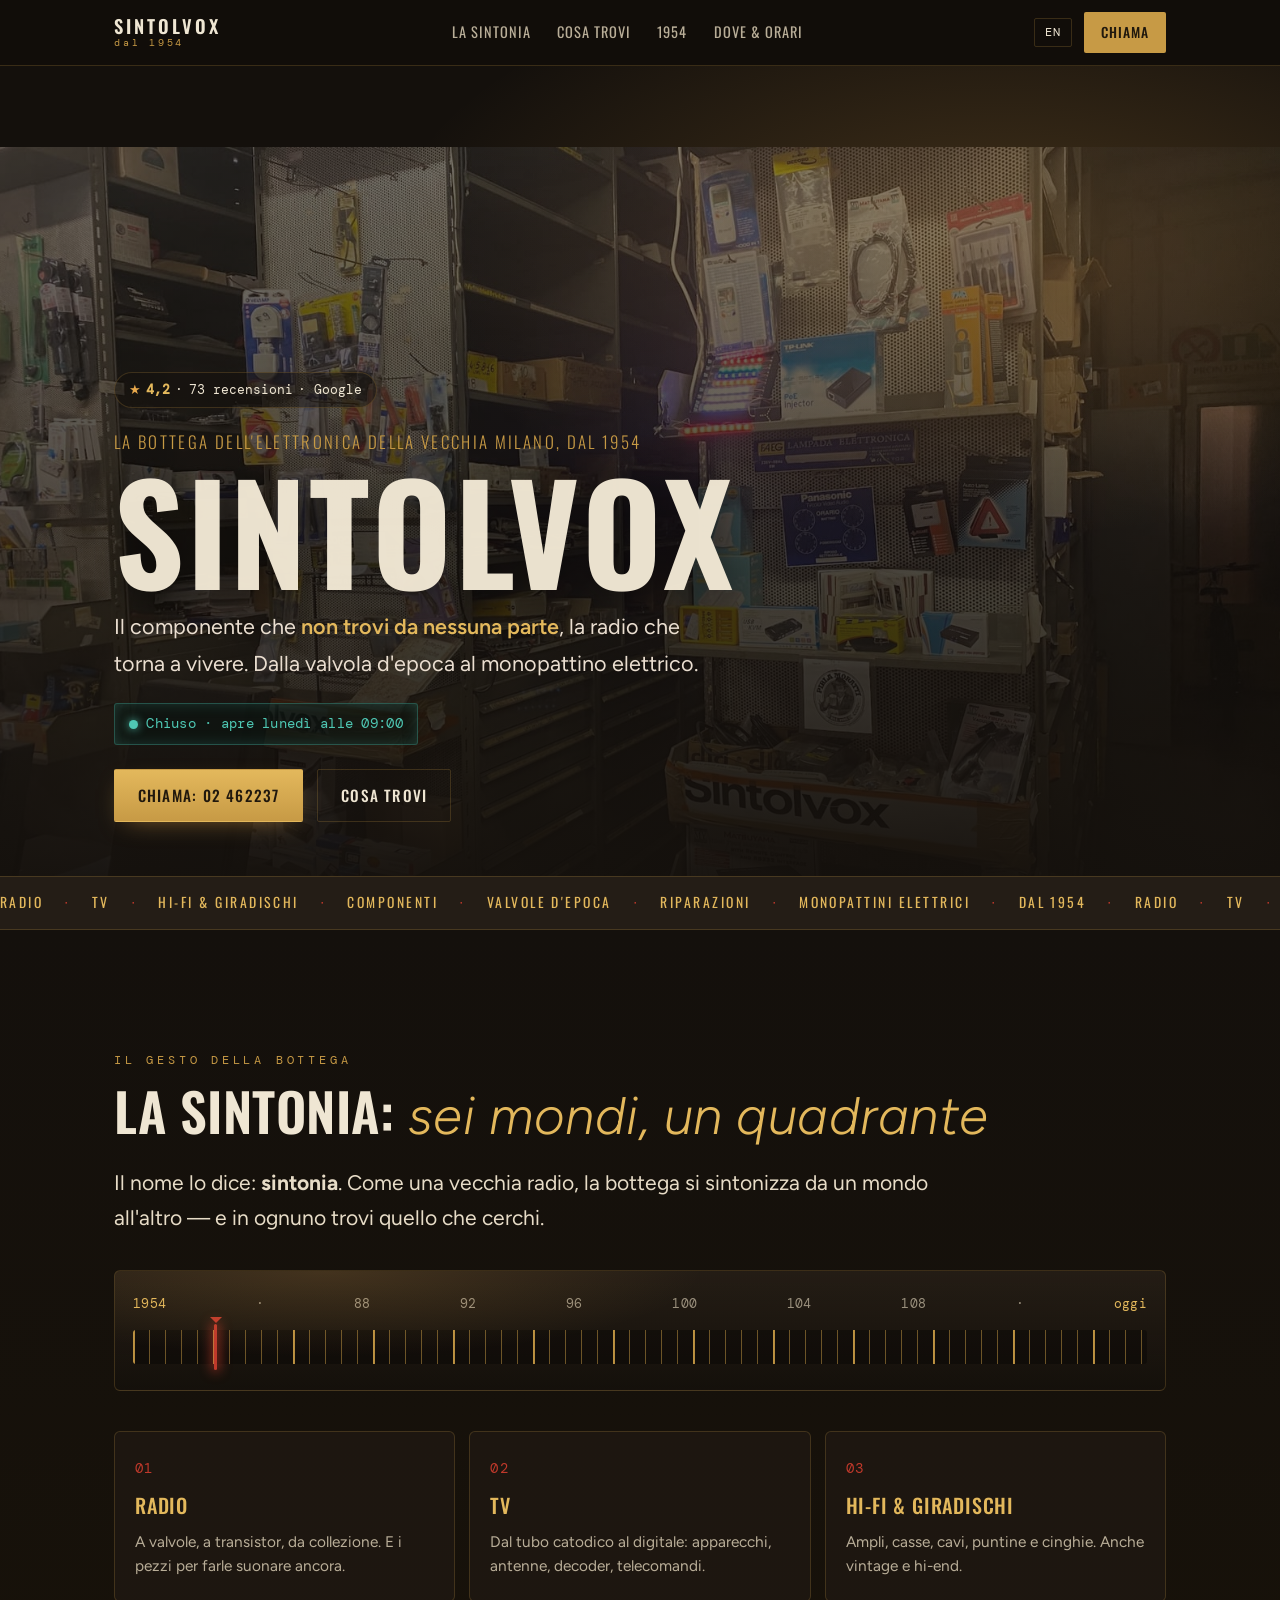
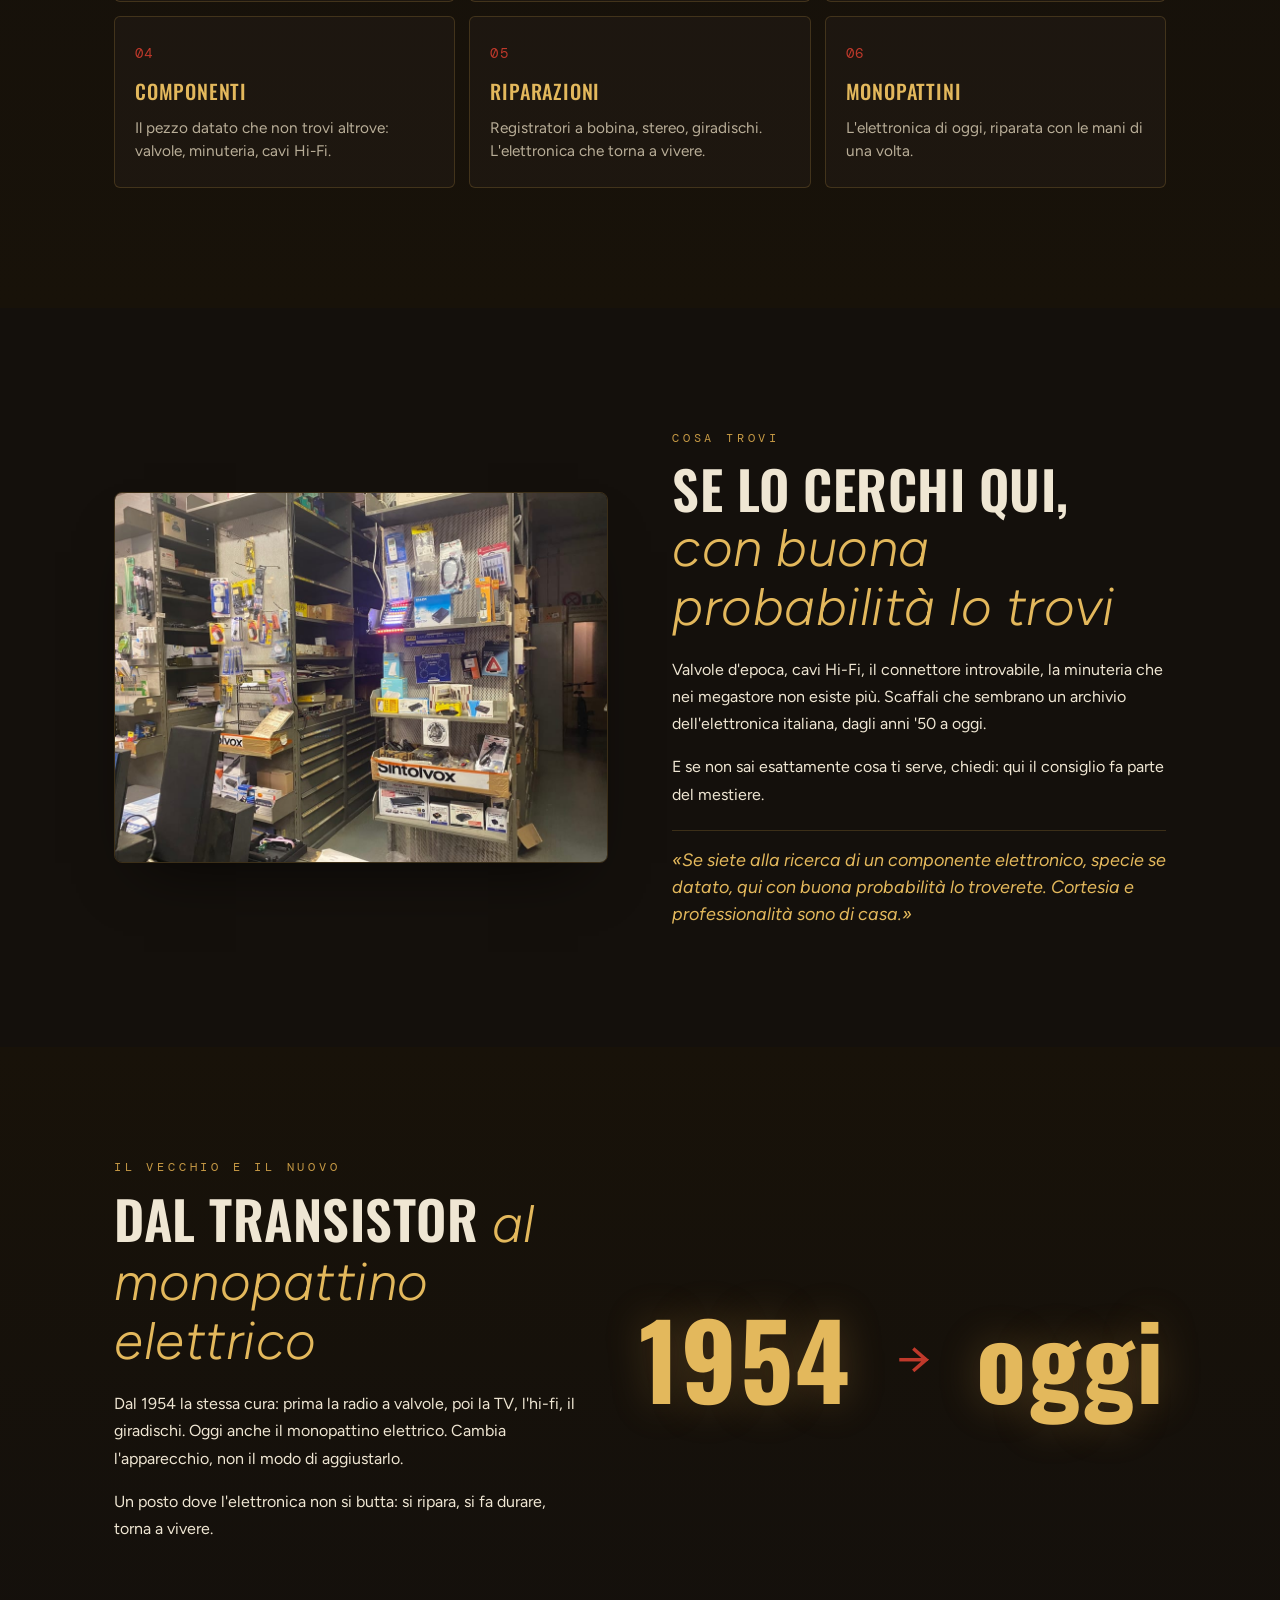
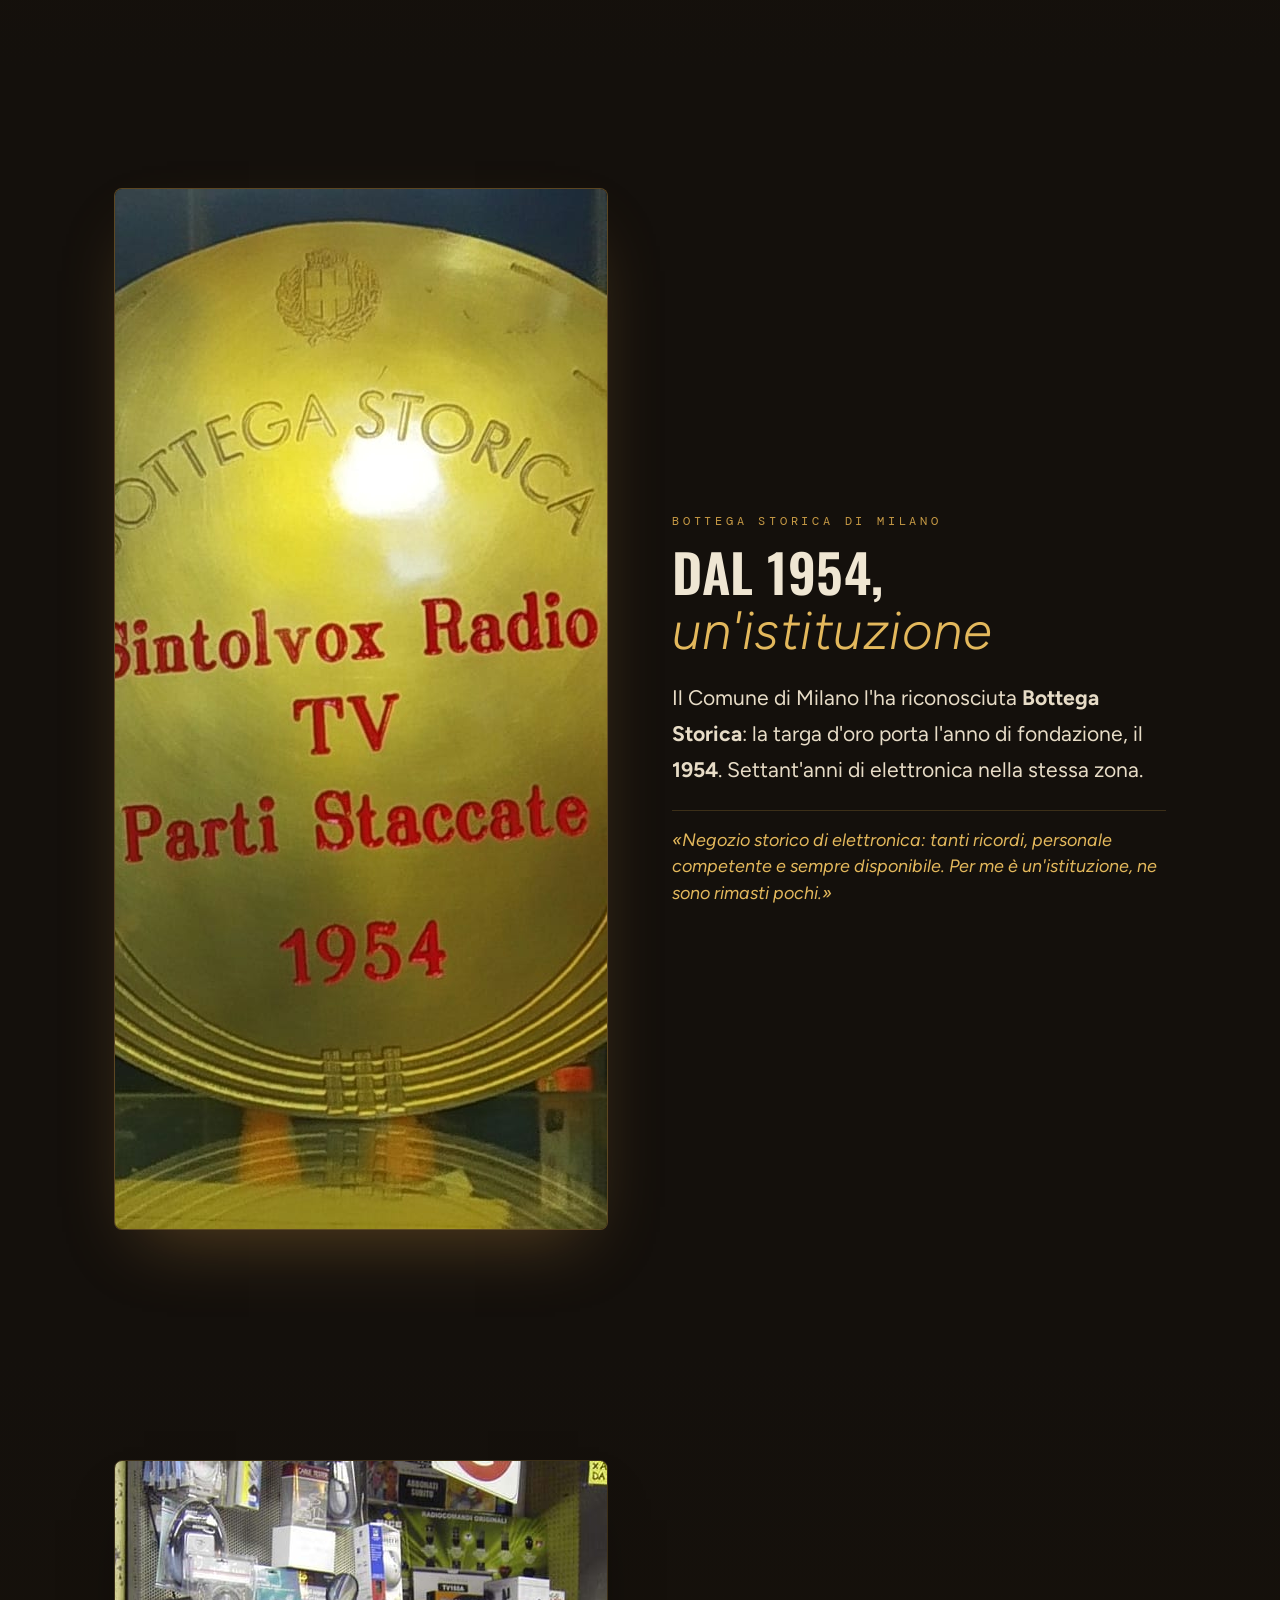
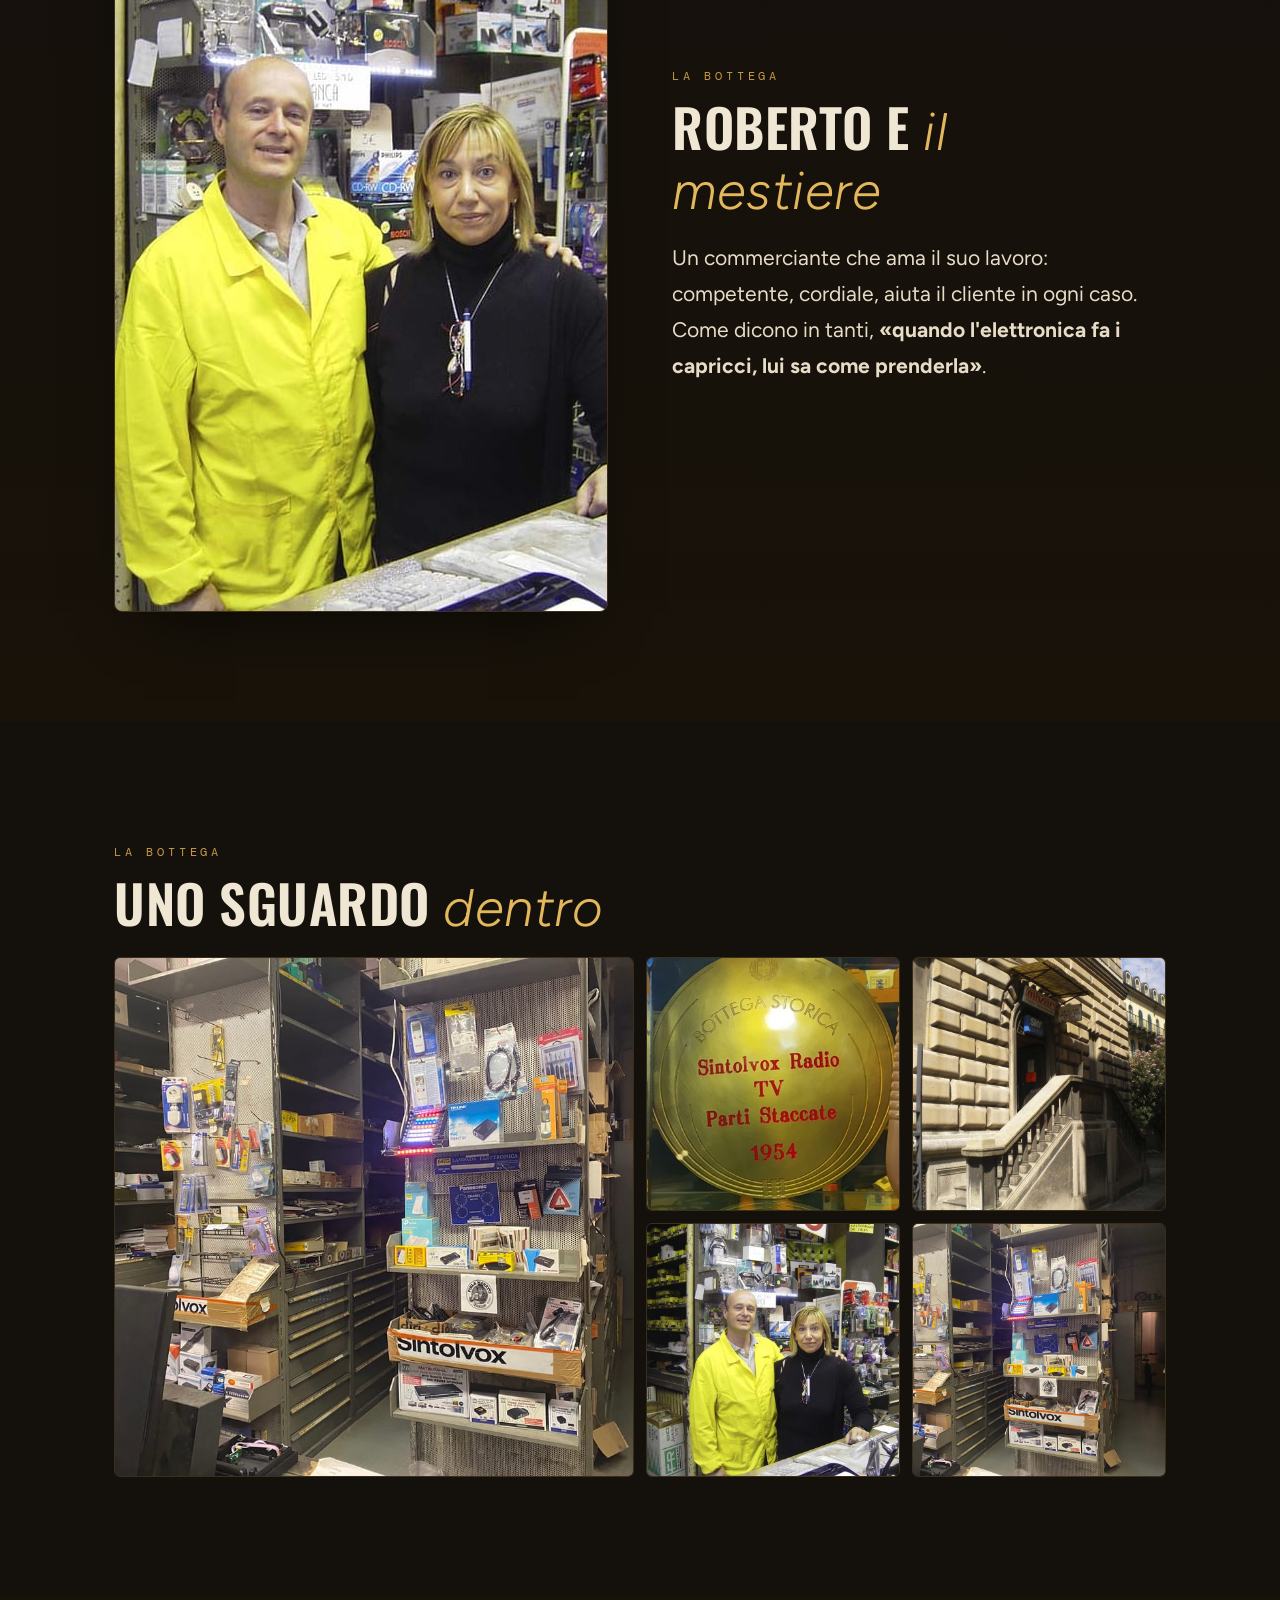
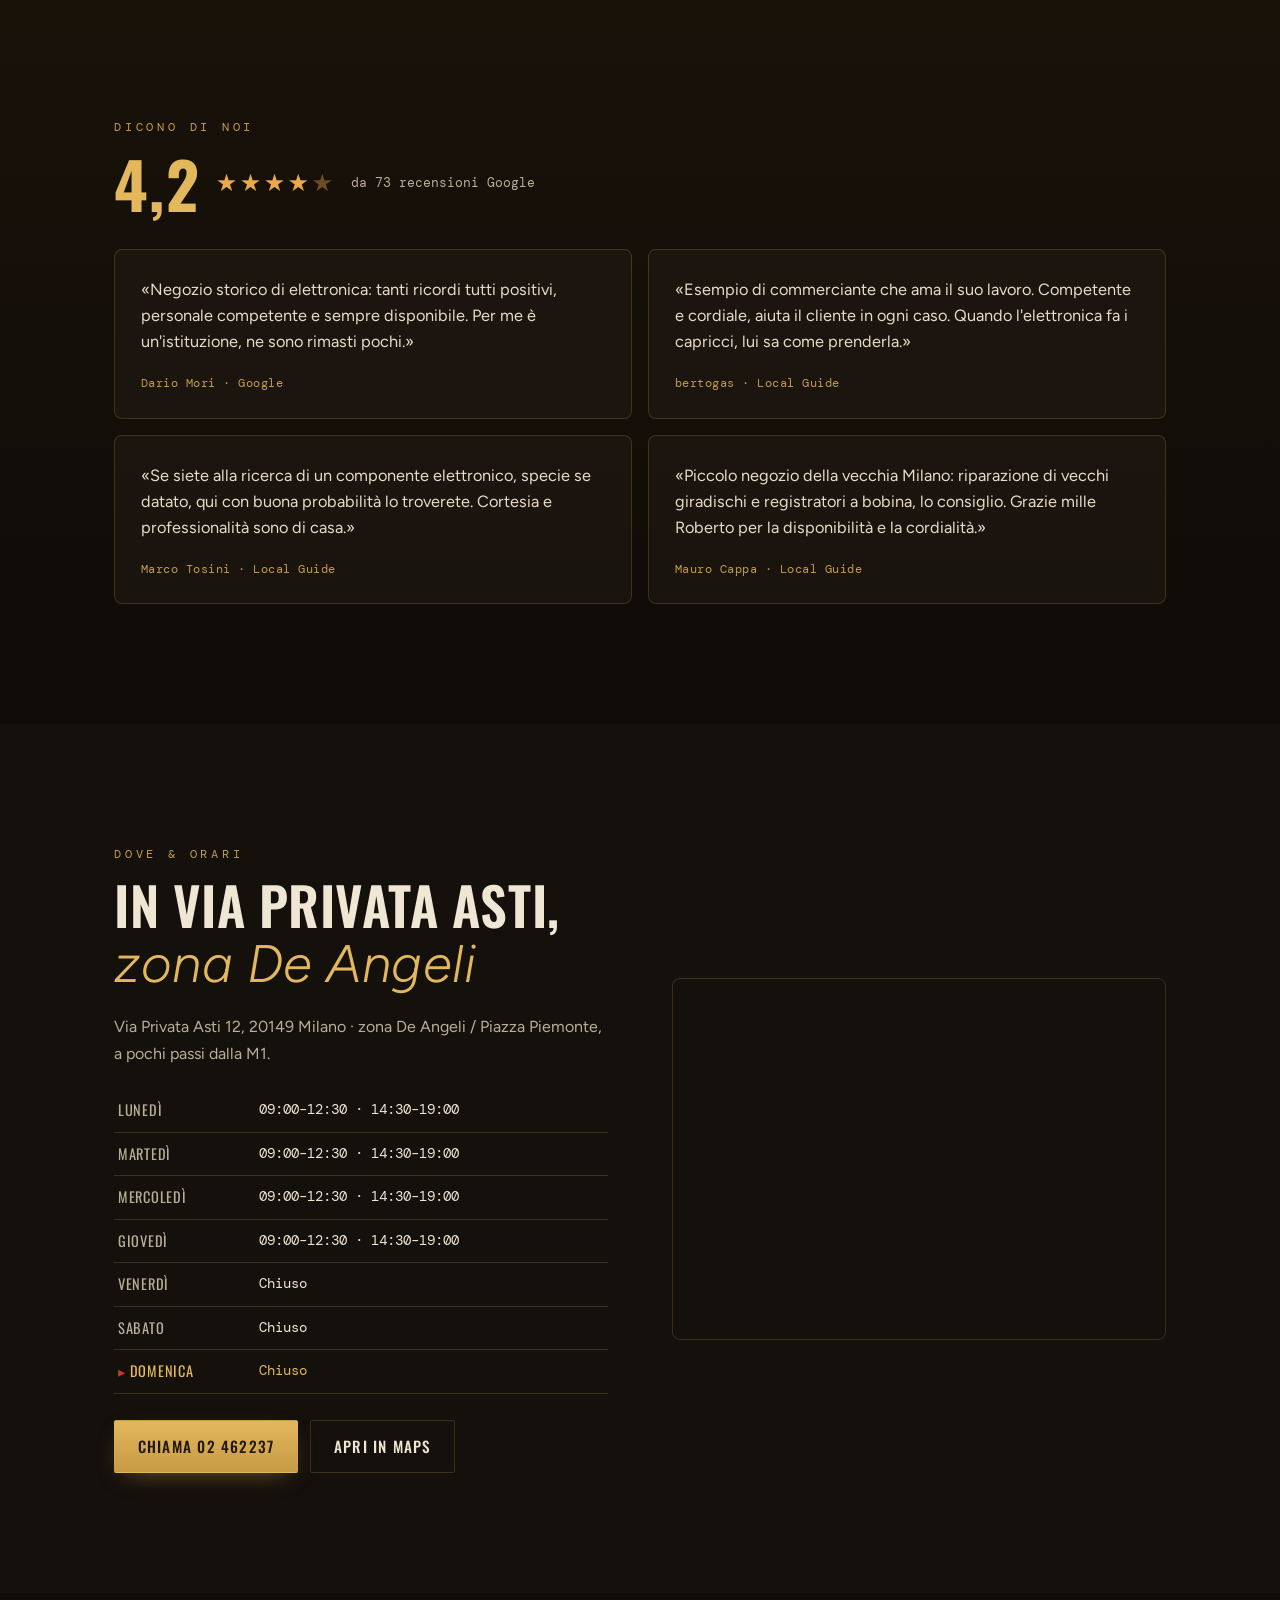
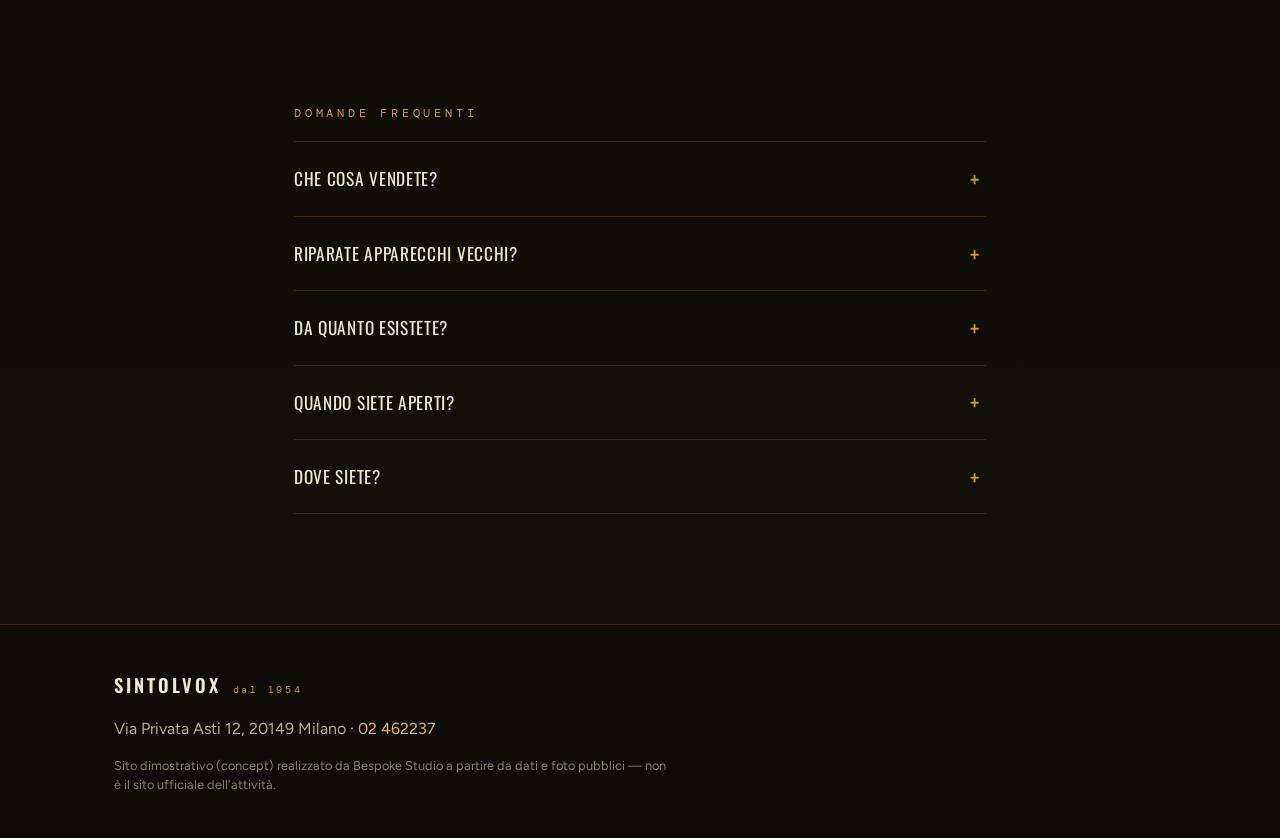
==== index.html @ b78daaa2 "Sintolvox — la bottega dell'elettronica di Milano, dal 1954 Sito dimostrativo (concept) Bespoke Stud" ====
<!DOCTYPE html>
<html lang="it">
<head>
<meta charset="UTF-8">
<meta name="viewport" content="width=device-width, initial-scale=1.0">
<title>Sintolvox — la bottega dell'elettronica di Milano, dal 1954</title>
<meta name="description" content="Sintolvox: la bottega storica dell'elettronica di zona De Angeli, dal 1954. Radio, TV, hi-fi, giradischi, componenti anche datati, riparazioni — e oggi monopattini elettrici. Via Privata Asti 12, Milano.">
<link rel="canonical" href="https://rotenzark.github.io/sintolvox/">
<meta property="og:type" content="website">
<meta property="og:title" content="Sintolvox — la bottega dell'elettronica di Milano, dal 1954">
<meta property="og:description" content="Il componente che non trovi da nessuna parte, la radio che torna a vivere. Bottega storica di Milano dal 1954, zona De Angeli.">
<meta property="og:image" content="https://rotenzark.github.io/sintolvox/img/og-image.jpg">
<meta property="og:url" content="https://rotenzark.github.io/sintolvox/">
<meta name="theme-color" content="#14100C">
<link rel="icon" type="image/svg+xml" href="img/favicon.svg">
<link rel="icon" type="image/png" sizes="32x32" href="img/favicon-32.png">
<link rel="apple-touch-icon" href="img/apple-touch-icon.png">
<link rel="preconnect" href="https://fonts.googleapis.com">
<link rel="preconnect" href="https://fonts.gstatic.com" crossorigin>
<link href="https://fonts.googleapis.com/css2?family=Oswald:wght@300;400;500;600;700&family=Figtree:ital,wght@0,400;0,500;0,600;1,400&family=DM+Mono:wght@400;500&display=swap" rel="stylesheet">
<link rel="stylesheet" href="css/styles.css?v=1">
<script type="application/ld+json">
{
  "@context": "https://schema.org",
  "@type": "ElectronicsStore",
  "name": "Sintolvox s.r.l.",
  "description": "Bottega storica dell'elettronica dal 1954: radio, TV, hi-fi, giradischi, componenti anche datati, riparazioni e monopattini elettrici.",
  "image": "https://rotenzark.github.io/sintolvox/img/og-image.jpg",
  "url": "https://rotenzark.github.io/sintolvox/",
  "telephone": "+3902462237",
  "foundingDate": "1954",
  "address": {
    "@type": "PostalAddress",
    "streetAddress": "Via Privata Asti 12",
    "addressLocality": "Milano",
    "postalCode": "20149",
    "addressCountry": "IT"
  },
  "geo": { "@type": "GeoCoordinates", "latitude": 45.4665127, "longitude": 9.1532896 },
  "aggregateRating": { "@type": "AggregateRating", "ratingValue": "4.2", "reviewCount": "73" },
  "openingHoursSpecification": [
    { "@type": "OpeningHoursSpecification", "dayOfWeek": ["Monday","Tuesday","Wednesday","Thursday"], "opens": "09:00", "closes": "12:30" },
    { "@type": "OpeningHoursSpecification", "dayOfWeek": ["Monday","Tuesday","Wednesday","Thursday"], "opens": "14:30", "closes": "19:00" }
  ]
}
</script>
<script type="application/ld+json">
{
  "@context": "https://schema.org",
  "@type": "FAQPage",
  "mainEntity": [
    { "@type": "Question", "name": "Che cosa vendete?", "acceptedAnswer": { "@type": "Answer", "text": "Elettronica di consumo e componenti anche datati: radio, TV, hi-fi, giradischi, valvole, cavi, antenne, radiocomandi. Se cerchi un pezzo particolare, specie se datato, qui con buona probabilità lo trovi." } },
    { "@type": "Question", "name": "Riparate apparecchi vecchi?", "acceptedAnswer": { "@type": "Answer", "text": "Sì: radio, stereo vintage e hi-end, giradischi, registratori a bobina. E oggi anche monopattini elettrici. L'elettronica che torna a vivere." } },
    { "@type": "Question", "name": "Da quanto esistete?", "acceptedAnswer": { "@type": "Answer", "text": "Dal 1954. Sintolvox è una Bottega Storica di Milano: un'istituzione dell'elettronica in zona De Angeli, ne sono rimaste poche." } },
    { "@type": "Question", "name": "Quando siete aperti?", "acceptedAnswer": { "@type": "Answer", "text": "Da lunedì a giovedì, 9:00–12:30 e 14:30–19:00. Venerdì, sabato e domenica chiuso." } },
    { "@type": "Question", "name": "Dove siete?", "acceptedAnswer": { "@type": "Answer", "text": "In Via Privata Asti 12 a Milano, zona De Angeli / Piazza Piemonte. Telefono 02 462237." } }
  ]
}
</script>
</head>
<body>

<div class="intro" id="intro" aria-hidden="true">
  <div class="intro__inner">
    <span class="intro__dialwrap"><span class="intro__needle"></span></span>
    <span class="intro__name">SINTOLVOX</span>
    <span class="intro__sub mono">dal 1954 · Milano</span>
  </div>
</div>

<a class="skip" href="#trovi">Salta al contenuto</a>

<header class="site-head" id="top">
  <div class="wrap head-inner">
    <a class="brand" href="#top" aria-label="Sintolvox, torna su">
      <span class="brand__name">SINTOLVOX</span>
      <span class="brand__tag mono">dal 1954</span>
    </a>
    <nav class="nav" id="mainNav" aria-label="Principale">
      <a href="#sintonia" data-i18n="nav.sintonia">La sintonia</a>
      <a href="#trovi" data-i18n="nav.trovi">Cosa trovi</a>
      <a href="#targa" data-i18n="nav.1954">1954</a>
      <a href="#dove" data-i18n="nav.dove">Dove &amp; orari</a>
    </nav>
    <div class="head-cta">
      <button class="lang" id="langToggle" type="button" aria-label="Switch language to English">EN</button>
      <a class="btn btn--call" href="tel:+3902462237" data-i18n="nav.chiama">Chiama</a>
      <button class="burger" id="burger" type="button" aria-label="Menu" aria-expanded="false" aria-controls="mainNav"><span></span><span></span><span></span></button>
    </div>
  </div>
</header>

<!-- HERO -->
<section class="hero" aria-label="Sintolvox">
  <div class="hero__photo" id="heroPhoto"><img src="img/hero.jpg" alt="L'interno della bottega Sintolvox: scaffali pieni di componenti elettronici" width="1600" height="1000"></div>
  <div class="hero__scrim"></div>
  <div class="wrap hero__inner">
    <p class="hero__badge reveal-hero"><span class="stars" aria-hidden="true">★</span> <strong>4,2</strong> · <span data-i18n="hero.rec">73 recensioni</span> · Google</p>
    <p class="hero__kicker reveal-hero" data-i18n="hero.kicker">La bottega dell'elettronica della vecchia Milano, dal 1954</p>
    <h1 class="hero__title reveal-hero">Sintolvox</h1>
    <p class="hero__sub reveal-hero" data-i18n="hero.sub">Il componente che <strong>non trovi da nessuna parte</strong>, la radio che torna a vivere. Dalla valvola d'epoca al monopattino elettrico.</p>
    <div class="tuner reveal-hero" aria-live="polite">
      <span class="tuner__dot" aria-hidden="true"></span>
      <span class="tuner__txt mono" id="orarioStato">—</span>
    </div>
    <div class="hero__cta reveal-hero">
      <a class="btn btn--gold" href="tel:+3902462237" data-i18n="hero.cta1">Chiama: 02 462237</a>
      <a class="btn btn--ghost" href="#trovi" data-i18n="hero.cta2">Cosa trovi</a>
    </div>
  </div>
</section>

<!-- TICKER / scala di frequenza -->
<div class="ticker" aria-hidden="true">
  <div class="ticker__row">
    <span data-i18n="tk.1">radio</span><i>·</i><span data-i18n="tk.2">tv</span><i>·</i><span data-i18n="tk.3">hi-fi &amp; giradischi</span><i>·</i><span data-i18n="tk.4">componenti</span><i>·</i><span data-i18n="tk.5">valvole d'epoca</span><i>·</i><span data-i18n="tk.6">riparazioni</span><i>·</i><span data-i18n="tk.7">monopattini elettrici</span><i>·</i><span data-i18n="tk.8">dal 1954</span><i>·</i>
    <span data-i18n="tk.1b">radio</span><i>·</i><span data-i18n="tk.2b">tv</span><i>·</i><span data-i18n="tk.3b">hi-fi &amp; giradischi</span><i>·</i><span data-i18n="tk.4b">componenti</span><i>·</i><span data-i18n="tk.5b">valvole d'epoca</span><i>·</i><span data-i18n="tk.6b">riparazioni</span><i>·</i><span data-i18n="tk.7b">monopattini elettrici</span><i>·</i><span data-i18n="tk.8b">dal 1954</span><i>·</i>
  </div>
</div>

<!-- LA SINTONIA (gesto-firma) -->
<section class="sintonia" id="sintonia">
  <div class="wrap">
    <p class="kicker reveal" data-i18n="sin.kicker">Il gesto della bottega</p>
    <h2 class="h2 reveal"><span data-i18n="sin.t1">La sintonia:</span> <em data-i18n="sin.t2">sei mondi, un quadrante</em></h2>
    <p class="lead reveal" data-i18n="sin.lead">Il nome lo dice: <strong>sintonia</strong>. Come una vecchia radio, la bottega si sintonizza da un mondo all'altro — e in ognuno trovi quello che cerchi.</p>

    <div class="dial reveal" id="dial">
      <div class="dial__scale" aria-hidden="true">
        <span class="dial__num mono">1954</span><span class="dial__num mono">·</span><span class="dial__num mono">88</span><span class="dial__num mono">92</span><span class="dial__num mono">96</span><span class="dial__num mono">100</span><span class="dial__num mono">104</span><span class="dial__num mono">108</span><span class="dial__num mono">·</span><span class="dial__num mono">oggi</span>
      </div>
      <div class="dial__track" aria-hidden="true"><span class="dial__needle" id="dialNeedle"></span></div>
    </div>

    <div class="stations">
      <article class="station reveal"><span class="station__no mono">01</span><h3 data-i18n="sta.1t">Radio</h3><p data-i18n="sta.1d">A valvole, a transistor, da collezione. E i pezzi per farle suonare ancora.</p></article>
      <article class="station reveal"><span class="station__no mono">02</span><h3 data-i18n="sta.2t">TV</h3><p data-i18n="sta.2d">Dal tubo catodico al digitale: apparecchi, antenne, decoder, telecomandi.</p></article>
      <article class="station reveal"><span class="station__no mono">03</span><h3 data-i18n="sta.3t">Hi-Fi &amp; giradischi</h3><p data-i18n="sta.3d">Ampli, casse, cavi, puntine e cinghie. Anche vintage e hi-end.</p></article>
      <article class="station reveal"><span class="station__no mono">04</span><h3 data-i18n="sta.4t">Componenti</h3><p data-i18n="sta.4d">Il pezzo datato che non trovi altrove: valvole, minuteria, cavi Hi-Fi.</p></article>
      <article class="station reveal"><span class="station__no mono">05</span><h3 data-i18n="sta.5t">Riparazioni</h3><p data-i18n="sta.5d">Registratori a bobina, stereo, giradischi. L'elettronica che torna a vivere.</p></article>
      <article class="station reveal"><span class="station__no mono">06</span><h3 data-i18n="sta.6t">Monopattini</h3><p data-i18n="sta.6d">L'elettronica di oggi, riparata con le mani di una volta.</p></article>
    </div>
  </div>
</section>

<!-- IL COMPONENTE INTROVABILE -->
<section class="trovi" id="trovi">
  <div class="wrap trovi__grid">
    <figure class="trovi__foto reveal" data-full="img/interno.jpg">
      <img src="img/interno.jpg" alt="Scaffali della bottega Sintolvox pieni di componenti elettronici" width="1000" height="750">
    </figure>
    <div class="trovi__text">
      <p class="kicker reveal" data-i18n="trovi.kicker">Cosa trovi</p>
      <h2 class="h2 reveal"><span data-i18n="trovi.t1">Se lo cerchi qui,</span> <em data-i18n="trovi.t2">con buona probabilità lo trovi</em></h2>
      <p class="reveal" data-i18n="trovi.p1">Valvole d'epoca, cavi Hi-Fi, il connettore introvabile, la minuteria che nei megastore non esiste più. Scaffali che sembrano un archivio dell'elettronica italiana, dagli anni '50 a oggi.</p>
      <p class="reveal" data-i18n="trovi.p2">E se non sai esattamente cosa ti serve, chiedi: qui il consiglio fa parte del mestiere.</p>
      <blockquote class="pull reveal" data-i18n="trovi.q">«Se siete alla ricerca di un componente elettronico, specie se datato, qui con buona probabilità lo troverete. Cortesia e professionalità sono di casa.»</blockquote>
    </div>
  </div>
</section>

<!-- DAL TRANSISTOR AL MONOPATTINO -->
<section class="vecchio" id="vecchio">
  <div class="wrap vecchio__grid">
    <div class="vecchio__text">
      <p class="kicker reveal" data-i18n="vec.kicker">Il vecchio e il nuovo</p>
      <h2 class="h2 reveal"><span data-i18n="vec.t1">Dal transistor</span> <em data-i18n="vec.t2">al monopattino elettrico</em></h2>
      <p class="reveal" data-i18n="vec.p1">Dal 1954 la stessa cura: prima la radio a valvole, poi la TV, l'hi-fi, il giradischi. Oggi anche il monopattino elettrico. Cambia l'apparecchio, non il modo di aggiustarlo.</p>
      <p class="reveal" data-i18n="vec.p2">Un posto dove l'elettronica non si butta: si ripara, si fa durare, torna a vivere.</p>
    </div>
    <div class="vecchio__years reveal" aria-hidden="true">
      <span class="year mono">1954</span>
      <span class="year__arrow">→</span>
      <span class="year mono">oggi</span>
    </div>
  </div>
</section>

<!-- LA TARGA 1954 -->
<section class="targa" id="targa">
  <div class="wrap targa__grid">
    <figure class="targa__foto reveal" data-full="img/targa.jpg">
      <img src="img/targa.jpg" alt="La targa d'oro Bottega Storica: Sintolvox Radio TV Parti Staccate 1954" width="900" height="1040">
    </figure>
    <div class="targa__text">
      <p class="kicker reveal" data-i18n="targa.kicker">Bottega Storica di Milano</p>
      <h2 class="h2 reveal"><span data-i18n="targa.t1">Dal 1954,</span> <em data-i18n="targa.t2">un'istituzione</em></h2>
      <p class="lead reveal" data-i18n="targa.lead">Il Comune di Milano l'ha riconosciuta <strong>Bottega Storica</strong>: la targa d'oro porta l'anno di fondazione, il <strong>1954</strong>. Settant'anni di elettronica nella stessa zona.</p>
      <blockquote class="pull reveal" data-i18n="targa.q">«Negozio storico di elettronica: tanti ricordi, personale competente e sempre disponibile. Per me è un'istituzione, ne sono rimasti pochi.»</blockquote>
    </div>
  </div>
</section>

<!-- ROBERTO -->
<section class="roberto" id="roberto">
  <div class="wrap roberto__grid">
    <figure class="roberto__foto reveal" data-full="img/roberto.jpg">
      <img src="img/roberto.jpg" alt="Roberto, il titolare di Sintolvox, dietro il banco della bottega" width="1000" height="750">
    </figure>
    <div class="roberto__text">
      <p class="kicker reveal" data-i18n="rob.kicker">La bottega</p>
      <h2 class="h2 reveal"><span data-i18n="rob.t1">Roberto e</span> <em data-i18n="rob.t2">il mestiere</em></h2>
      <p class="lead reveal" data-i18n="rob.lead">Un commerciante che ama il suo lavoro: competente, cordiale, aiuta il cliente in ogni caso. Come dicono in tanti, <strong>«quando l'elettronica fa i capricci, lui sa come prenderla»</strong>.</p>
    </div>
  </div>
</section>

<!-- GALLERY -->
<section class="gallery" id="gallery">
  <div class="wrap">
    <p class="kicker reveal" data-i18n="gal.kicker">La bottega</p>
    <h2 class="h2 reveal"><span data-i18n="gal.t1">Uno sguardo</span> <em data-i18n="gal.t2">dentro</em></h2>
    <div class="shots">
      <figure class="shot reveal" data-full="img/gal1.jpg"><img src="img/gal1.jpg" alt="Gli scaffali di componenti della bottega" width="760" height="760"></figure>
      <figure class="shot reveal" data-full="img/gal2.jpg"><img src="img/gal2.jpg" alt="La targa d'oro Bottega Storica 1954" width="760" height="760"></figure>
      <figure class="shot reveal" data-full="img/gal3.jpg"><img src="img/gal3.jpg" alt="La facciata di Sintolvox con l'insegna storica" width="760" height="760"></figure>
      <figure class="shot reveal" data-full="img/gal4.jpg"><img src="img/gal4.jpg" alt="Roberto al banco della bottega" width="760" height="760"></figure>
      <figure class="shot reveal" data-full="img/gal5.jpg"><img src="img/gal5.jpg" alt="Dettaglio degli scaffali con il marchio Sintolvox" width="760" height="760"></figure>
    </div>
  </div>
</section>

<!-- RECENSIONI -->
<section class="recensioni" id="recensioni">
  <div class="wrap">
    <p class="kicker reveal" data-i18n="rec.kicker">Dicono di noi</p>
    <div class="rec__head reveal">
      <span class="rec__score mono">4,2</span>
      <span class="rec__stars" aria-hidden="true">★★★★<span class="half">★</span></span>
      <span class="rec__from" data-i18n="rec.t2">da 73 recensioni Google</span>
    </div>
    <div class="rec__grid">
      <blockquote class="rec reveal"><p data-i18n="rec.r1">«Negozio storico di elettronica: tanti ricordi tutti positivi, personale competente e sempre disponibile. Per me è un'istituzione, ne sono rimasti pochi.»</p><cite class="mono">Dario Mori · Google</cite></blockquote>
      <blockquote class="rec reveal"><p data-i18n="rec.r2">«Esempio di commerciante che ama il suo lavoro. Competente e cordiale, aiuta il cliente in ogni caso. Quando l'elettronica fa i capricci, lui sa come prenderla.»</p><cite class="mono">bertogas · Local Guide</cite></blockquote>
      <blockquote class="rec reveal"><p data-i18n="rec.r3">«Se siete alla ricerca di un componente elettronico, specie se datato, qui con buona probabilità lo troverete. Cortesia e professionalità sono di casa.»</p><cite class="mono">Marco Tosini · Local Guide</cite></blockquote>
      <blockquote class="rec reveal"><p data-i18n="rec.r4">«Piccolo negozio della vecchia Milano: riparazione di vecchi giradischi e registratori a bobina, lo consiglio. Grazie mille Roberto per la disponibilità e la cordialità.»</p><cite class="mono">Mauro Cappa · Local Guide</cite></blockquote>
    </div>
  </div>
</section>

<!-- DOVE & ORARI -->
<section class="dove" id="dove">
  <div class="wrap dove__grid">
    <div class="dove__text">
      <p class="kicker reveal" data-i18n="dove.kicker">Dove &amp; orari</p>
      <h2 class="h2 reveal"><span data-i18n="dove.t1">In Via Privata Asti,</span> <em data-i18n="dove.t2">zona De Angeli</em></h2>
      <p class="dove__addr reveal" data-i18n="dove.metro">Via Privata Asti 12, 20149 Milano · zona De Angeli / Piazza Piemonte, a pochi passi dalla M1.</p>
      <table class="orari reveal" id="orariTable">
        <tbody>
          <tr data-day="1"><th data-i18n="giorni.lun">Lunedì</th><td>09:00–12:30 · 14:30–19:00</td></tr>
          <tr data-day="2"><th data-i18n="giorni.mar">Martedì</th><td>09:00–12:30 · 14:30–19:00</td></tr>
          <tr data-day="3"><th data-i18n="giorni.mer">Mercoledì</th><td>09:00–12:30 · 14:30–19:00</td></tr>
          <tr data-day="4"><th data-i18n="giorni.gio">Giovedì</th><td>09:00–12:30 · 14:30–19:00</td></tr>
          <tr data-day="5"><th data-i18n="giorni.ven">Venerdì</th><td data-i18n="giorni.chiuso">Chiuso</td></tr>
          <tr data-day="6"><th data-i18n="giorni.sab">Sabato</th><td data-i18n="giorni.chiuso">Chiuso</td></tr>
          <tr data-day="0"><th data-i18n="giorni.dom">Domenica</th><td data-i18n="giorni.chiuso">Chiuso</td></tr>
        </tbody>
      </table>
      <div class="dove__cta reveal">
        <a class="btn btn--gold" href="tel:+3902462237" data-i18n="dove.chiama">Chiama 02 462237</a>
        <a class="btn btn--ghost" href="https://www.google.com/maps/place/Sintolvox+s.r.l./@45.4665127,9.1532896,17z" target="_blank" rel="noopener" data-i18n="dove.apri">Apri in Maps</a>
      </div>
    </div>
    <div class="dove__map reveal">
      <iframe title="Mappa di Sintolvox, Via Privata Asti 12 Milano" src="https://www.google.com/maps?q=Sintolvox+Via+Privata+Asti+12+Milano&output=embed" width="600" height="450" style="border:0;" allowfullscreen="" loading="lazy" referrerpolicy="no-referrer-when-downgrade"></iframe>
    </div>
  </div>
</section>

<!-- FAQ -->
<section class="faq" id="faq">
  <div class="wrap wrap--narrow">
    <p class="kicker reveal" data-i18n="faq.kicker">Domande frequenti</p>
    <div class="faq__list">
      <details class="faq__item reveal"><summary data-i18n="faq.q1">Che cosa vendete?</summary><p data-i18n="faq.a1">Elettronica di consumo e componenti anche datati: radio, TV, hi-fi, giradischi, valvole, cavi, antenne, radiocomandi. Se cerchi un pezzo particolare, specie se datato, qui con buona probabilità lo trovi.</p></details>
      <details class="faq__item reveal"><summary data-i18n="faq.q2">Riparate apparecchi vecchi?</summary><p data-i18n="faq.a2">Sì: radio, stereo vintage e hi-end, giradischi, registratori a bobina. E oggi anche monopattini elettrici. L'elettronica che torna a vivere.</p></details>
      <details class="faq__item reveal"><summary data-i18n="faq.q3">Da quanto esistete?</summary><p data-i18n="faq.a3">Dal 1954. Sintolvox è una Bottega Storica di Milano: un'istituzione dell'elettronica in zona De Angeli, ne sono rimaste poche.</p></details>
      <details class="faq__item reveal"><summary data-i18n="faq.q4">Quando siete aperti?</summary><p data-i18n="faq.a4">Da lunedì a giovedì, 9:00–12:30 e 14:30–19:00. Venerdì, sabato e domenica chiuso.</p></details>
      <details class="faq__item reveal"><summary data-i18n="faq.q5">Dove siete?</summary><p data-i18n="faq.a5">In Via Privata Asti 12 a Milano, zona De Angeli / Piazza Piemonte. Telefono 02 462237.</p></details>
    </div>
  </div>
</section>

<footer class="site-foot">
  <div class="wrap foot-inner">
    <div class="foot__brand">
      <span class="brand__name">SINTOLVOX</span>
      <span class="brand__tag mono">dal 1954</span>
    </div>
    <p class="foot__dove" data-i18n="foot.dove">Via Privata Asti 12, 20149 Milano · <a href="tel:+3902462237">02 462237</a></p>
    <p class="foot__demo" data-i18n="foot.demo">Sito dimostrativo (concept) realizzato da Bespoke Studio a partire da dati e foto pubblici — non è il sito ufficiale dell'attività.</p>
  </div>
</footer>

<!-- action-bar mobile -->
<div class="actionbar" id="actionBar" aria-hidden="true">
  <a href="tel:+3902462237" data-i18n="bar.chiama">Chiama</a>
  <a href="#dove" data-i18n="bar.orari">Orari</a>
  <a href="#dove" data-i18n="bar.mappa">Mappa</a>
</div>

<!-- lightbox -->
<div class="lightbox" id="lightbox" hidden>
  <button class="lightbox__close" id="lightboxClose" type="button" aria-label="Chiudi">&times;</button>
  <img id="lightboxImg" src="" alt="">
</div>

<script src="https://cdnjs.cloudflare.com/ajax/libs/gsap/3.12.5/gsap.min.js"></script>
<script src="https://cdnjs.cloudflare.com/ajax/libs/gsap/3.12.5/ScrollTrigger.min.js"></script>
<script src="js/main.js?v=1"></script>
</body>
</html>
---- css/styles.css ----
/* ========================================================================
   Sintolvox — la bottega dell'elettronica di Milano, dal 1954
   Dark radio-heritage. Oswald + Figtree + DM Mono. Gesto-firma: il quadrante.
   ===================================================================== */

:root{
  --nero:#14100C;       /* fondo radio caldo */
  --antracite:#241D16;  /* pannello */
  --antracite-2:#2E251C;
  --oro:#C79A45;
  --oro-hi:#E3B85C;
  --rosso:#C0392B;      /* segnale / lancetta */
  --ambra:#E9A94C;      /* glow valvola */
  --teal:#4FC8B4;       /* display on-air */
  --panna:#EFE6D3;
  --muted:#B9AE98;
  --line:rgba(199,154,69,.22);
  --maxw:1180px;
  --pad:clamp(20px,5vw,64px);
  --fdisplay:'Oswald',system-ui,sans-serif;
  --fbody:'Figtree',system-ui,sans-serif;
  --fmono:'DM Mono','Courier New',monospace;
}

*{box-sizing:border-box}
html{scroll-behavior:smooth}
@media (prefers-reduced-motion:reduce){html{scroll-behavior:auto}}
body{
  margin:0;background:var(--nero);color:var(--panna);
  font-family:var(--fbody);font-size:clamp(16px,1.05vw,18px);line-height:1.7;
  -webkit-font-smoothing:antialiased;overflow-x:hidden;
}
img{max-width:100%;display:block}
a{color:inherit}
.mono{font-family:var(--fmono);letter-spacing:.02em}

.wrap{max-width:var(--maxw);margin:0 auto;padding-inline:var(--pad)}
.wrap--narrow{max-width:820px}

.skip{position:absolute;left:-999px;top:0;background:var(--oro);color:var(--nero);padding:10px 16px;z-index:200}
.skip:focus{left:8px;top:8px}

/* ---------- tipografia condivisa ---------- */
.kicker{
  font-family:var(--fmono);font-size:.74rem;letter-spacing:.32em;text-transform:uppercase;
  color:var(--oro);margin:0 0 14px;
}
.h2{
  font-family:var(--fdisplay);font-weight:600;text-transform:uppercase;
  font-size:clamp(1.9rem,4.4vw,3.3rem);line-height:1.02;letter-spacing:.01em;margin:0 0 22px;color:var(--panna);
}
.h2 em{font-style:italic;font-weight:300;text-transform:none;color:var(--oro-hi);font-family:var(--fbody)}
.lead{font-size:clamp(1.05rem,1.7vw,1.32rem);color:#e7dcc7;max-width:60ch;margin:0 0 22px}
section{position:relative}

/* ---------- bottoni ---------- */
.btn{
  display:inline-flex;align-items:center;gap:.5em;justify-content:center;
  font-family:var(--fdisplay);font-weight:500;text-transform:uppercase;letter-spacing:.08em;font-size:.95rem;
  padding:.85em 1.5em;border-radius:2px;text-decoration:none;cursor:pointer;border:1.5px solid transparent;
  transition:transform .2s ease,background .2s ease,color .2s ease,box-shadow .2s ease;
}
.btn--gold{background:linear-gradient(180deg,var(--oro-hi),var(--oro));color:#20180d;box-shadow:0 8px 26px -12px rgba(233,169,76,.6)}
.btn--gold:hover{transform:translateY(-2px);box-shadow:0 14px 32px -12px rgba(233,169,76,.75)}
.btn--ghost{border-color:var(--line);color:var(--panna)}
.btn--ghost:hover{border-color:var(--oro);color:var(--oro-hi)}
.btn--call{background:var(--oro);color:#20180d;padding:.6em 1.15em;font-size:.85rem}
.btn--call:hover{background:var(--oro-hi)}

/* ---------- intro ---------- */
.intro{position:fixed;inset:0;z-index:300;background:radial-gradient(120% 120% at 50% 40%,#1d160f,#0d0a07);
  display:grid;place-items:center;transition:opacity .6s ease,visibility .6s ease}
.intro.hide{opacity:0;visibility:hidden}
.intro__inner{text-align:center;display:grid;justify-items:center;gap:14px}
.intro__dialwrap{width:74px;height:74px;border-radius:50%;border:2px solid var(--oro);position:relative;display:grid;place-items:center;
  box-shadow:0 0 34px -6px rgba(233,169,76,.5)}
.intro__needle{position:absolute;left:50%;top:50%;width:2.5px;height:30px;background:var(--rosso);border-radius:2px;
  transform-origin:50% 100%;transform:translate(-50%,-100%) rotate(-42deg);animation:sweep 1.7s ease-in-out infinite alternate}
@keyframes sweep{from{transform:translate(-50%,-100%) rotate(-46deg)}to{transform:translate(-50%,-100%) rotate(46deg)}}
.intro__name{font-family:var(--fdisplay);font-weight:600;letter-spacing:.22em;font-size:clamp(1.7rem,6vw,2.6rem);color:var(--panna)}
.intro__sub{color:var(--oro);font-size:.8rem;letter-spacing:.24em}

/* ---------- header ---------- */
.site-head{position:sticky;top:0;z-index:120;background:rgba(18,14,10,.96);
  border-bottom:1px solid var(--line)}
.head-inner{display:flex;align-items:center;justify-content:space-between;gap:16px;padding-block:12px}
.brand{display:flex;flex-direction:column;line-height:1;text-decoration:none}
.brand__name{font-family:var(--fdisplay);font-weight:600;letter-spacing:.16em;font-size:1.15rem;color:var(--panna)}
.brand__tag{font-size:.62rem;letter-spacing:.28em;color:var(--oro);margin-top:3px}
.nav{display:flex;gap:26px}
.nav a{font-family:var(--fdisplay);font-weight:400;text-transform:uppercase;letter-spacing:.07em;font-size:.9rem;
  color:var(--muted);text-decoration:none;transition:color .2s;position:relative}
.nav a:hover{color:var(--oro-hi)}
.head-cta{display:flex;align-items:center;gap:12px}
.lang{background:none;border:1px solid var(--line);color:var(--panna);font-family:var(--fmono);font-size:.72rem;
  padding:6px 10px;border-radius:2px;cursor:pointer;letter-spacing:.08em;transition:border-color .2s,color .2s}
.lang:hover{border-color:var(--oro);color:var(--oro-hi)}
.burger{display:none;flex-direction:column;gap:5px;background:none;border:0;cursor:pointer;padding:6px}
.burger span{width:24px;height:2px;background:var(--panna);transition:.25s}

/* ---------- hero ---------- */
.hero{position:relative;min-height:clamp(560px,90vh,820px);display:flex;align-items:flex-end;overflow:hidden}
.hero__photo{position:absolute;inset:0;z-index:0}
.hero__photo img{width:100%;height:100%;object-fit:cover;object-position:center;filter:saturate(.92) brightness(.72)}
.hero__scrim{position:absolute;inset:0;z-index:1;
  background:
    radial-gradient(80% 60% at 78% 22%,rgba(233,169,76,.22),transparent 60%),
    linear-gradient(180deg,rgba(20,16,12,.35) 0%,rgba(20,16,12,.62) 55%,rgba(20,16,12,.96) 100%)}
.hero__inner{position:relative;z-index:2;width:100%;padding-block:min(9vh,90px) clamp(30px,6vh,64px)}
.hero__badge{display:inline-flex;align-items:center;gap:.4em;font-family:var(--fmono);font-size:.82rem;color:var(--panna);
  background:rgba(20,16,12,.5);border:1px solid var(--line);padding:6px 14px;border-radius:30px;margin:0 0 20px}
.hero__badge .stars{color:var(--ambra)}
.hero__badge strong{color:var(--oro-hi)}
.hero__kicker{font-family:var(--fdisplay);font-weight:300;text-transform:uppercase;letter-spacing:.14em;
  font-size:clamp(.85rem,1.6vw,1.05rem);color:var(--oro);margin:0 0 8px}
.hero__title{font-family:var(--fdisplay);font-weight:700;text-transform:uppercase;letter-spacing:.02em;
  font-size:clamp(3.4rem,12vw,8.5rem);line-height:.92;margin:0 0 18px;color:var(--panna);
  text-shadow:0 6px 40px rgba(0,0,0,.5)}
.hero__sub{font-size:clamp(1.05rem,1.8vw,1.35rem);max-width:44ch;color:#eaded0;margin:0 0 22px}
.hero__sub strong{color:var(--oro-hi);font-weight:600}
.tuner{display:inline-flex;align-items:center;gap:.6em;font-family:var(--fmono);font-size:.86rem;letter-spacing:.04em;
  color:var(--teal);background:rgba(10,20,18,.6);border:1px solid rgba(79,200,180,.35);border-radius:3px;padding:8px 14px;margin:0 0 24px;
  box-shadow:inset 0 0 18px -6px rgba(79,200,180,.4)}
.tuner__dot{width:9px;height:9px;border-radius:50%;background:var(--teal);box-shadow:0 0 10px var(--teal);animation:pulse 2.4s ease-in-out infinite}
@keyframes pulse{0%,100%{opacity:1}50%{opacity:.35}}
.hero__cta{display:flex;flex-wrap:wrap;gap:14px}

/* ---------- ticker ---------- */
.ticker{background:var(--antracite);border-block:1px solid var(--line);overflow:hidden;padding-block:12px}
.ticker__row{display:inline-flex;align-items:center;gap:22px;white-space:nowrap;
  font-family:var(--fdisplay);text-transform:uppercase;letter-spacing:.18em;font-size:.86rem;color:var(--muted);
  animation:tick 34s linear infinite;will-change:transform}
.ticker__row span{color:var(--oro-hi)}
.ticker__row i{color:var(--rosso);font-style:normal}
@keyframes tick{from{transform:translateX(0)}to{transform:translateX(-50%)}}

/* ---------- LA SINTONIA (gesto-firma) ---------- */
.sintonia{padding-block:clamp(64px,10vw,120px);
  background:linear-gradient(180deg,var(--nero),#181209)}
.sintonia .lead{margin-bottom:34px}
.dial{margin:8px 0 40px;padding:22px 18px 26px;border:1px solid var(--line);border-radius:6px;
  background:linear-gradient(180deg,rgba(46,37,28,.6),rgba(20,16,12,.5));position:relative;overflow:hidden}
.dial::after{content:"";position:absolute;inset:0;pointer-events:none;
  background:radial-gradient(60% 120% at var(--glow,20%) 0%,rgba(233,169,76,.16),transparent 60%);transition:background .1s linear}
.dial__scale{display:flex;justify-content:space-between;align-items:baseline;color:var(--muted);font-size:.82rem;margin-bottom:14px}
.dial__scale .dial__num{opacity:.8}
.dial__scale .dial__num:first-child,.dial__scale .dial__num:last-child{color:var(--oro-hi);opacity:1}
.dial__track{position:relative;height:34px;border-radius:3px;
  background:
    repeating-linear-gradient(90deg,rgba(199,154,69,.5) 0 1px,transparent 1px 16px),
    repeating-linear-gradient(90deg,rgba(199,154,69,.9) 0 2px,transparent 2px 80px);
  background-color:rgba(0,0,0,.3)}
.dial__needle{position:absolute;top:-6px;bottom:-6px;left:8%;width:3px;background:var(--rosso);border-radius:2px;
  box-shadow:0 0 12px 2px rgba(192,57,43,.8);transition:left .05s linear}
.dial__needle::before{content:"";position:absolute;top:-7px;left:50%;transform:translateX(-50%);
  border:6px solid transparent;border-top-color:var(--rosso)}

.stations{display:grid;grid-template-columns:repeat(3,1fr);gap:14px}
.station{border:1px solid var(--line);border-radius:6px;padding:22px 20px 24px;background:rgba(36,29,22,.5);
  transition:transform .25s ease,border-color .25s ease,background .25s ease}
.station:hover{transform:translateY(-4px);border-color:var(--oro);background:rgba(46,37,28,.7)}
.station__no{color:var(--rosso);font-size:.85rem;letter-spacing:.1em}
.station h3{font-family:var(--fdisplay);font-weight:500;text-transform:uppercase;letter-spacing:.04em;
  font-size:1.25rem;margin:.35em 0 .4em;color:var(--oro-hi)}
.station p{margin:0;color:var(--muted);font-size:.96rem;line-height:1.55}

/* ---------- IL COMPONENTE INTROVABILE ---------- */
.trovi{padding-block:clamp(64px,10vw,120px)}
.trovi__grid,.vecchio__grid,.targa__grid,.roberto__grid,.dove__grid{
  display:grid;grid-template-columns:1fr 1fr;gap:clamp(28px,5vw,64px);align-items:center}
.trovi__foto,.targa__foto,.roberto__foto{border-radius:8px;overflow:hidden;border:1px solid var(--line);
  box-shadow:0 30px 60px -30px rgba(0,0,0,.7);cursor:zoom-in;margin:0}
.trovi__foto img{width:100%;height:100%;object-fit:cover;aspect-ratio:4/3}
.pull{margin:22px 0 0;padding:16px 0 0 0;border-top:1px solid var(--line);
  font-family:var(--fbody);font-style:italic;font-size:1.12rem;color:var(--oro-hi);line-height:1.5}

/* ---------- DAL TRANSISTOR AL MONOPATTINO ---------- */
.vecchio{padding-block:clamp(56px,9vw,110px);background:linear-gradient(180deg,#181209,var(--nero))}
.vecchio__years{display:flex;align-items:center;justify-content:center;gap:clamp(16px,4vw,44px)}
.vecchio__years .year{font-family:var(--fdisplay);font-weight:700;font-size:clamp(3rem,9vw,6.5rem);color:var(--oro-hi);
  text-shadow:0 0 40px rgba(233,169,76,.25)}
.year__arrow{font-size:clamp(1.6rem,4vw,3rem);color:var(--rosso)}

/* ---------- LA TARGA 1954 ---------- */
.targa{padding-block:clamp(64px,10vw,120px)}
.targa__foto{background:radial-gradient(circle at 50% 40%,rgba(233,169,76,.16),transparent 70%);
  border-color:rgba(199,154,69,.4);box-shadow:0 30px 70px -28px rgba(233,169,76,.35)}
.targa__foto img{width:100%;object-fit:cover;aspect-ratio:9/10.4}

/* ---------- ROBERTO ---------- */
.roberto{padding-block:clamp(56px,9vw,110px);background:linear-gradient(180deg,var(--nero),#181209)}
.roberto__foto img{width:100%;object-fit:cover;aspect-ratio:4/3}

/* ---------- GALLERY ---------- */
.gallery{padding-block:clamp(64px,10vw,120px)}
.shots{display:grid;grid-template-columns:repeat(4,1fr);gap:12px;margin-top:14px}
.shot{margin:0;border-radius:6px;overflow:hidden;border:1px solid var(--line);cursor:zoom-in;aspect-ratio:1;
  transition:transform .3s ease,border-color .3s ease}
.shot img{width:100%;height:100%;object-fit:cover;transition:transform .5s ease}
.shot:hover{border-color:var(--oro)}
.shot:hover img{transform:scale(1.06)}
.shot:nth-child(1){grid-column:span 2;grid-row:span 2;aspect-ratio:auto}

/* ---------- RECENSIONI ---------- */
.recensioni{padding-block:clamp(64px,10vw,120px);background:linear-gradient(180deg,#181209,#0f0b07)}
.rec__head{display:flex;align-items:center;gap:16px;flex-wrap:wrap;margin-bottom:34px}
.rec__score{font-family:var(--fdisplay);font-weight:700;font-size:clamp(2.6rem,6vw,4rem);color:var(--oro-hi);line-height:1}
.rec__stars{color:var(--ambra);font-size:1.5rem;letter-spacing:.1em}
.rec__stars .half{opacity:.4}
.rec__from{font-family:var(--fmono);font-size:.82rem;color:var(--muted)}
.rec__grid{display:grid;grid-template-columns:repeat(2,1fr);gap:16px}
.rec{margin:0;padding:26px 26px 22px;border:1px solid var(--line);border-radius:8px;background:rgba(36,29,22,.5)}
.rec p{margin:0 0 14px;font-size:1.02rem;color:#e7dcc7;line-height:1.6}
.rec cite{font-style:normal;font-size:.78rem;color:var(--oro);letter-spacing:.04em}

/* ---------- DOVE ---------- */
.dove{padding-block:clamp(64px,10vw,120px)}
.dove__addr{color:var(--muted);margin:0 0 22px}
.orari{width:100%;border-collapse:collapse;margin:0 0 26px;font-size:.98rem}
.orari th,.orari td{text-align:left;padding:9px 4px;border-bottom:1px solid var(--line);vertical-align:top}
.orari th{font-family:var(--fdisplay);font-weight:400;text-transform:uppercase;letter-spacing:.05em;color:var(--muted);font-size:.9rem}
.orari td{font-family:var(--fmono);font-size:.86rem;color:var(--panna)}
.orari tr.is-today th,.orari tr.is-today td{color:var(--oro-hi)}
.orari tr.is-today th{position:relative}
.orari tr.is-today th::before{content:"▸ ";color:var(--rosso)}
.dove__cta{display:flex;flex-wrap:wrap;gap:12px}
.dove__map{border-radius:8px;overflow:hidden;border:1px solid var(--line);min-height:360px}
.dove__map iframe{width:100%;height:100%;min-height:360px;display:block;filter:grayscale(.3) contrast(1.05) brightness(.85)}

/* ---------- FAQ ---------- */
.faq{padding-block:clamp(56px,9vw,110px);background:linear-gradient(180deg,#0f0b07,var(--nero))}
.faq__list{margin-top:18px;border-top:1px solid var(--line)}
.faq__item{border-bottom:1px solid var(--line);padding:6px 0}
.faq__item summary{cursor:pointer;list-style:none;padding:16px 40px 16px 0;position:relative;
  font-family:var(--fdisplay);font-weight:400;text-transform:uppercase;letter-spacing:.04em;font-size:1.08rem;color:var(--panna)}
.faq__item summary::-webkit-details-marker{display:none}
.faq__item summary::after{content:"+";position:absolute;right:6px;top:50%;transform:translateY(-50%);color:var(--oro);font-size:1.4rem}
.faq__item[open] summary::after{content:"–"}
.faq__item p{margin:0 0 16px;color:var(--muted);max-width:70ch}

/* ---------- footer ---------- */
.site-foot{border-top:1px solid var(--line);padding-block:44px;background:#0d0a07}
.foot-inner{display:grid;gap:14px}
.foot__brand{display:flex;align-items:baseline;gap:12px}
.foot__dove{margin:0;color:var(--muted)}
.foot__dove a{color:var(--oro-hi);text-decoration:none}
.foot__demo{margin:0;font-size:.8rem;color:#8a7f6b;max-width:70ch;line-height:1.5}

/* ---------- action-bar mobile ---------- */
.actionbar{position:fixed;left:0;right:0;bottom:0;z-index:100;display:none;
  grid-template-columns:repeat(3,1fr);background:rgba(20,16,12,.96);backdrop-filter:blur(10px);
  border-top:1px solid var(--line);transform:translateY(100%);transition:transform .3s ease}
.actionbar.is-visible{transform:translateY(0)}
.actionbar a{padding:14px 6px;text-align:center;text-decoration:none;color:var(--panna);
  font-family:var(--fdisplay);text-transform:uppercase;letter-spacing:.06em;font-size:.82rem;border-right:1px solid var(--line)}
.actionbar a:last-child{border-right:0}

/* ---------- lightbox ---------- */
.lightbox{position:fixed;inset:0;z-index:400;background:rgba(10,7,4,.94);display:grid;place-items:center;padding:24px}
.lightbox[hidden]{display:none}
.lightbox img{max-width:92vw;max-height:88vh;border-radius:6px;border:1px solid var(--line)}
.lightbox__close{position:absolute;top:18px;right:24px;background:none;border:0;color:var(--panna);font-size:2.4rem;cursor:pointer;line-height:1}

/* ---------- reveal ---------- */
.reveal{opacity:0;transform:translateY(26px)}
.reveal.in-view{opacity:1;transform:none}
.reveal-hero{opacity:0;transform:translateY(20px)}
.reveal-hero.in-view{opacity:1;transform:none}
html:not(.js) .reveal,html:not(.js) .reveal-hero{opacity:1;transform:none}

/* ---------- responsive ---------- */
@media (max-width:920px){
  .nav{position:fixed;inset:0 0 0 auto;width:min(78vw,320px);flex-direction:column;gap:8px;
    background:rgba(20,16,12,.98);backdrop-filter:blur(14px);padding:88px 28px 28px;transform:translateX(100%);
    transition:transform .3s ease;border-left:1px solid var(--line);z-index:115}
  .nav.nav-open{transform:translateX(0)}
  .nav a{font-size:1.15rem;padding:8px 0}
  .burger{display:flex}
  .btn--call{display:none}
  .stations{grid-template-columns:1fr 1fr}
  .trovi__grid,.vecchio__grid,.targa__grid,.roberto__grid,.dove__grid{grid-template-columns:1fr}
  .trovi__foto,.roberto__foto{order:-1}
  .targa__foto{max-width:420px;margin-inline:auto}
  .rec__grid{grid-template-columns:1fr}
  .shots{grid-template-columns:repeat(2,1fr)}
  .shot:nth-child(1){grid-column:span 2;grid-row:auto;aspect-ratio:16/10}
  .actionbar{display:grid}
  .site-foot{padding-bottom:84px}
}
@media (max-width:520px){
  .stations{grid-template-columns:1fr}
  .shots{grid-template-columns:1fr}
  .shot:nth-child(1){grid-column:auto}
  .dial__scale{font-size:.72rem}
}
@media (prefers-reduced-motion:reduce){
  .intro__needle,.tuner__dot,.ticker__row{animation:none}
  .reveal,.reveal-hero{opacity:1;transform:none}
  .dial__needle{left:50% !important}
}
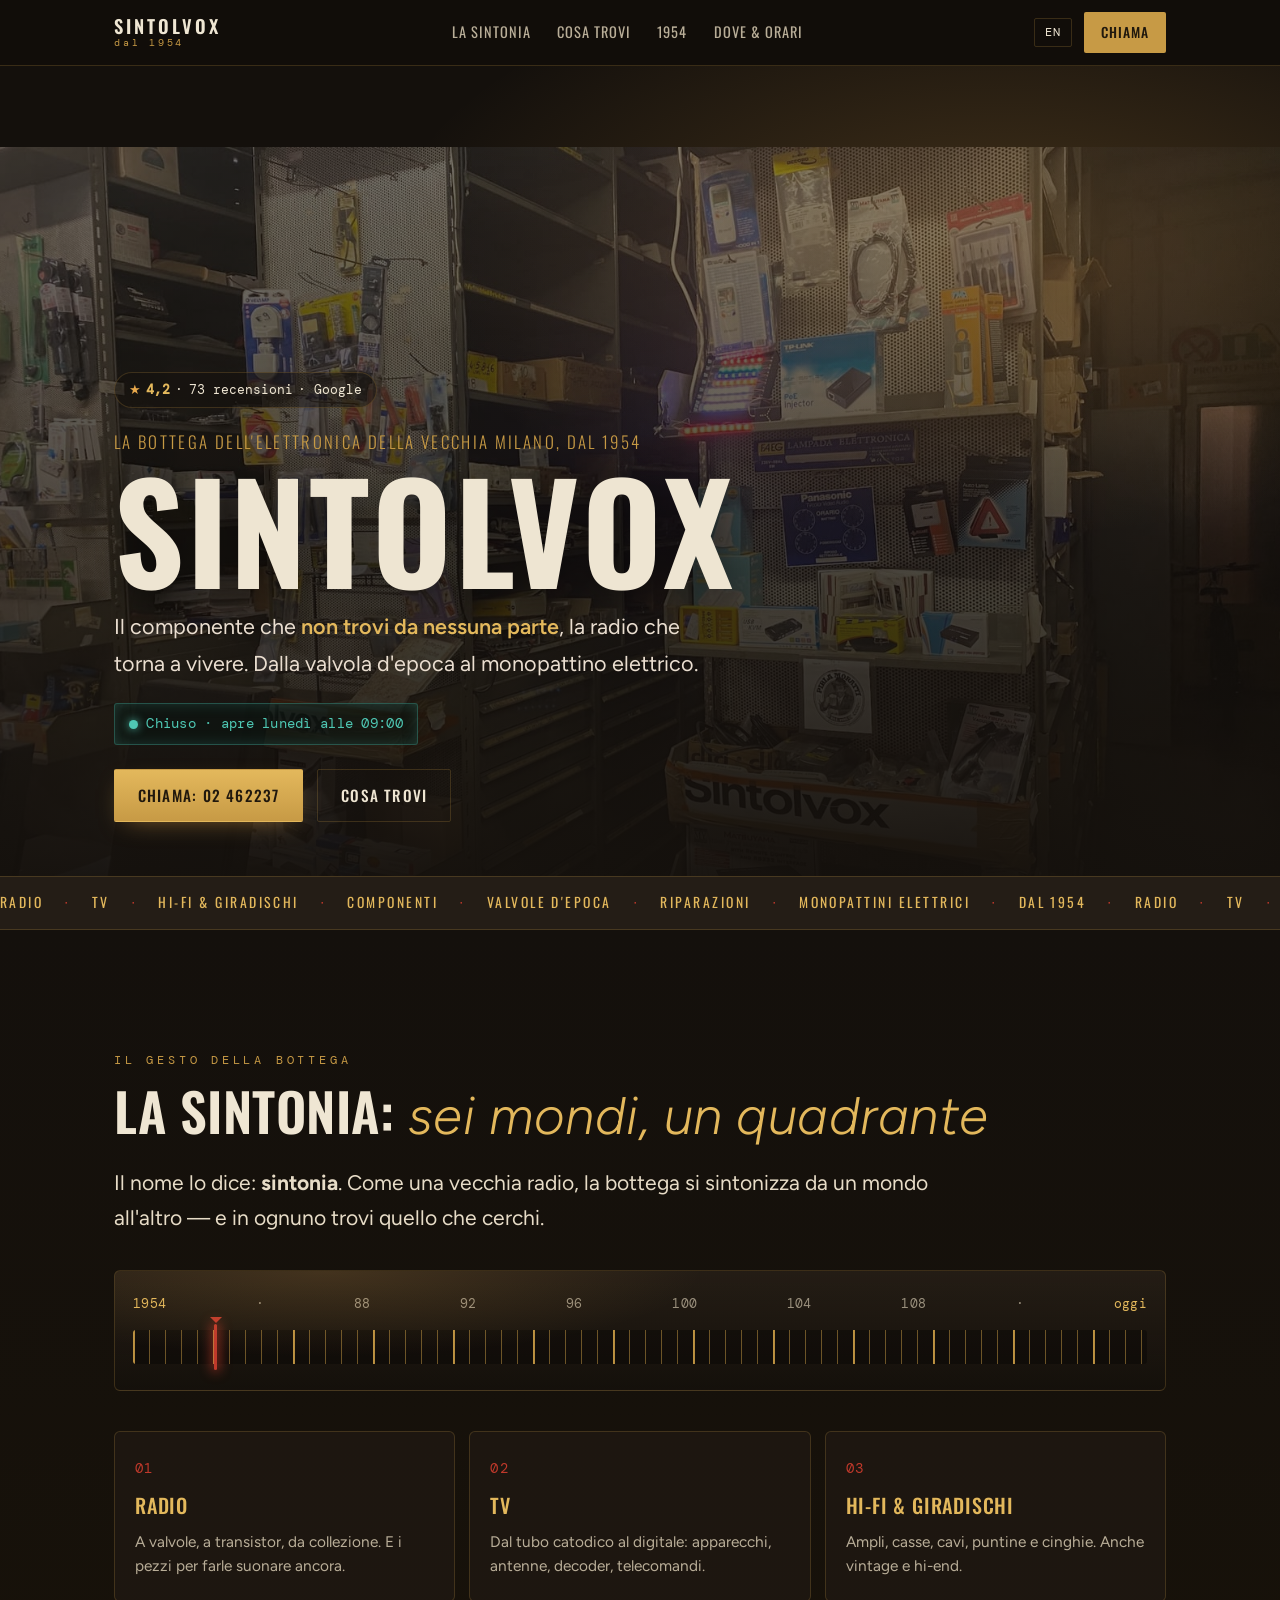
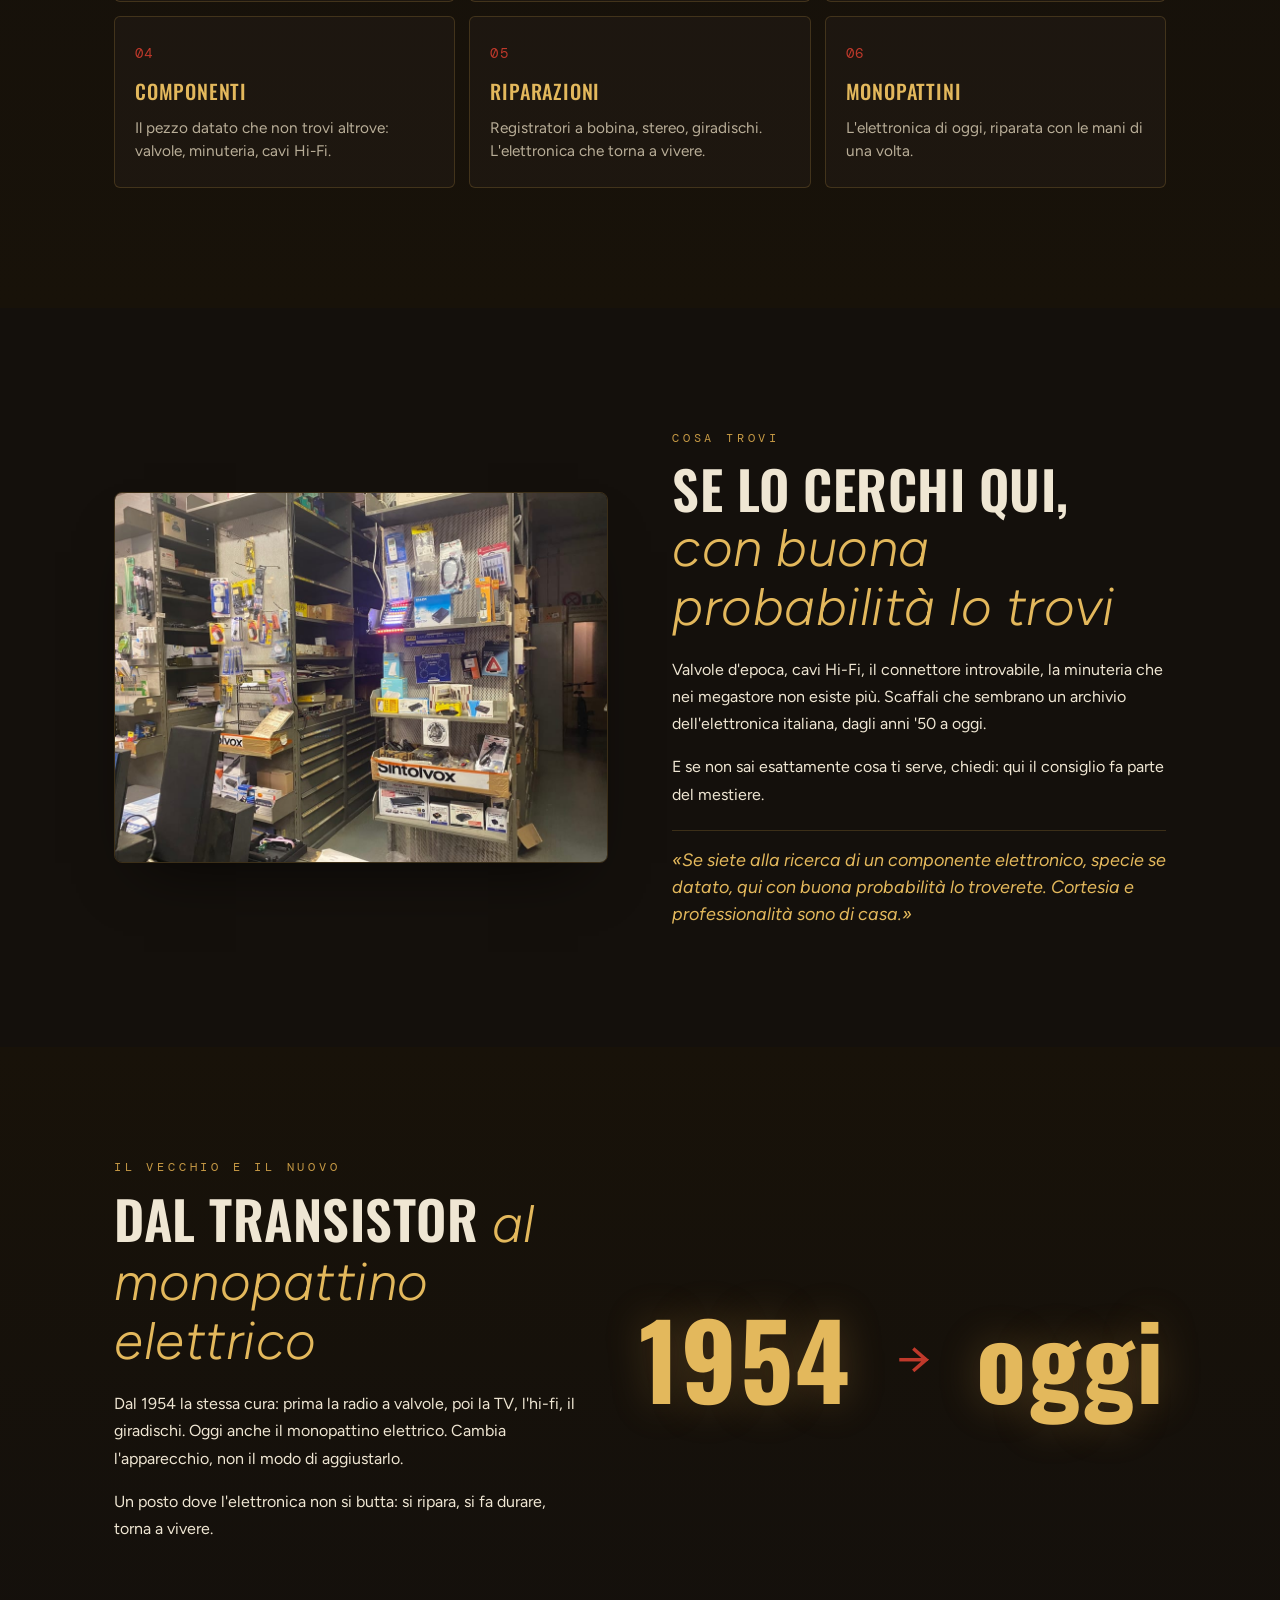
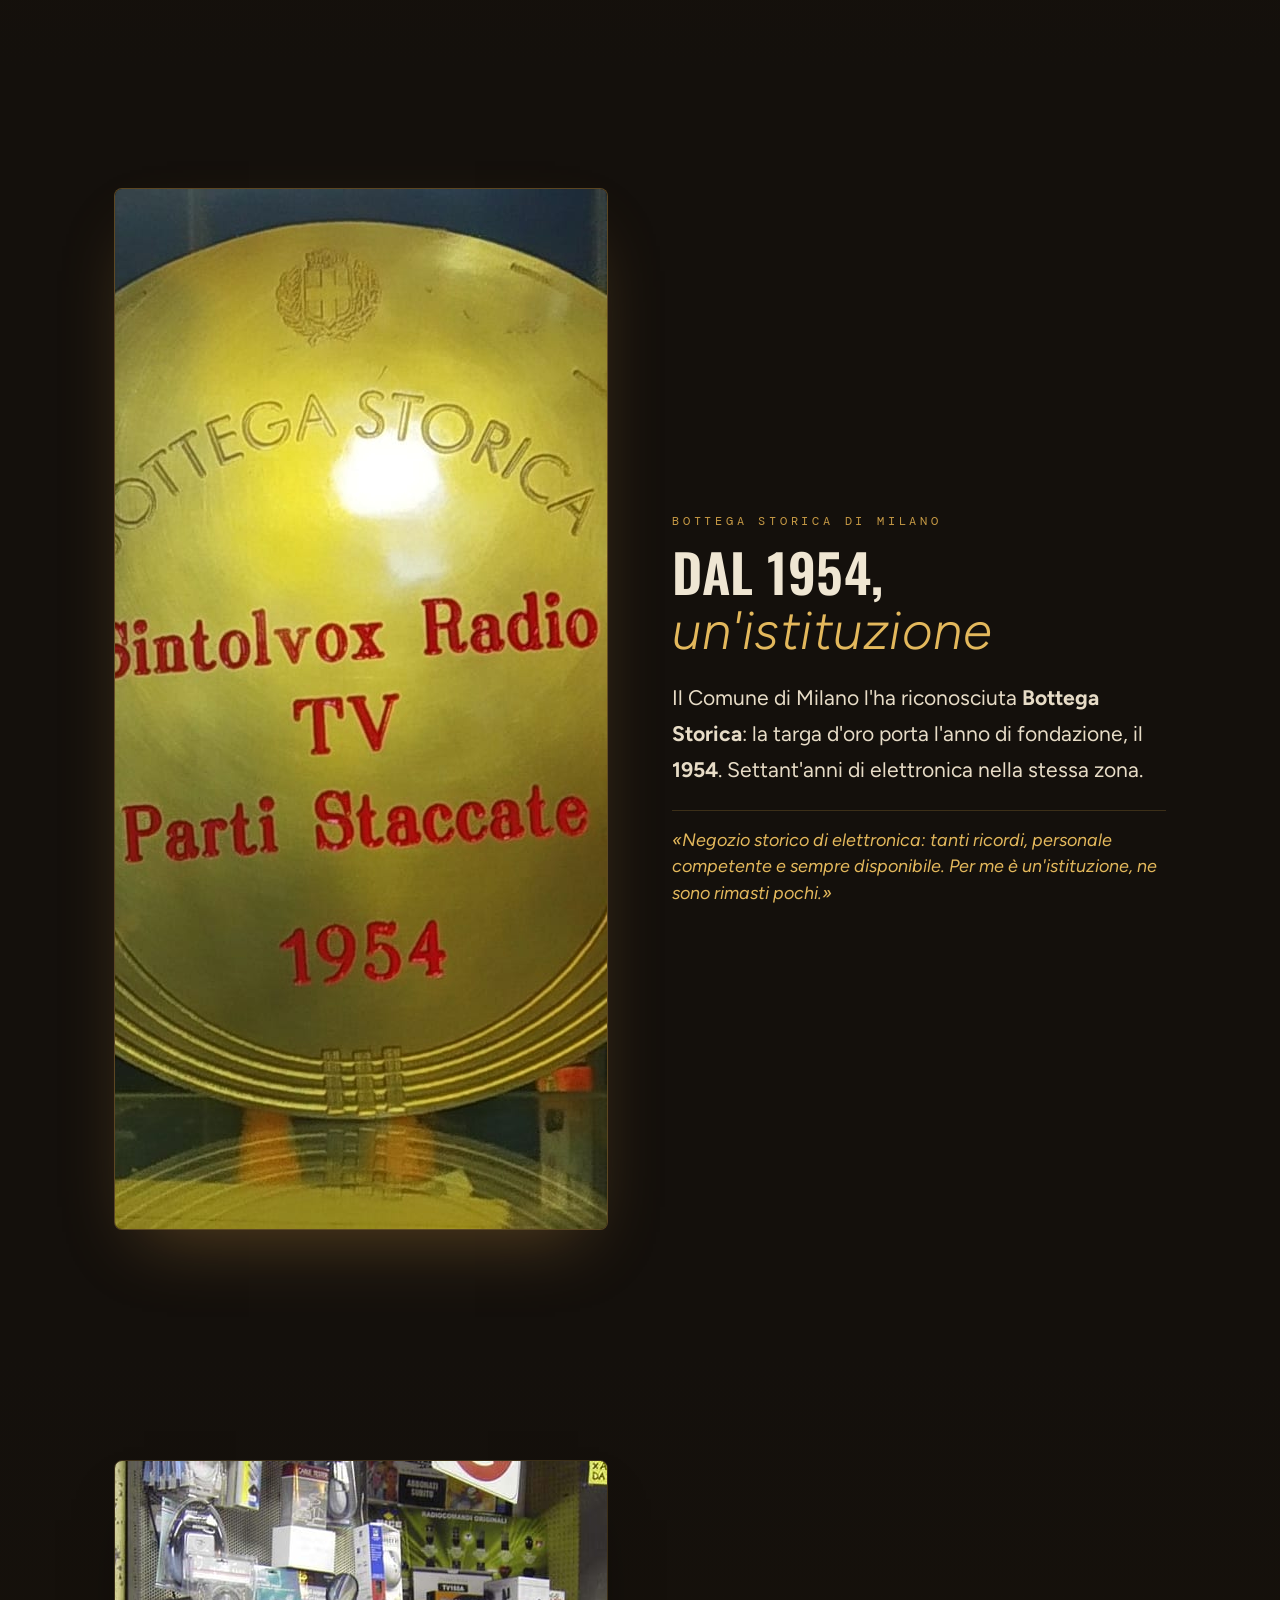
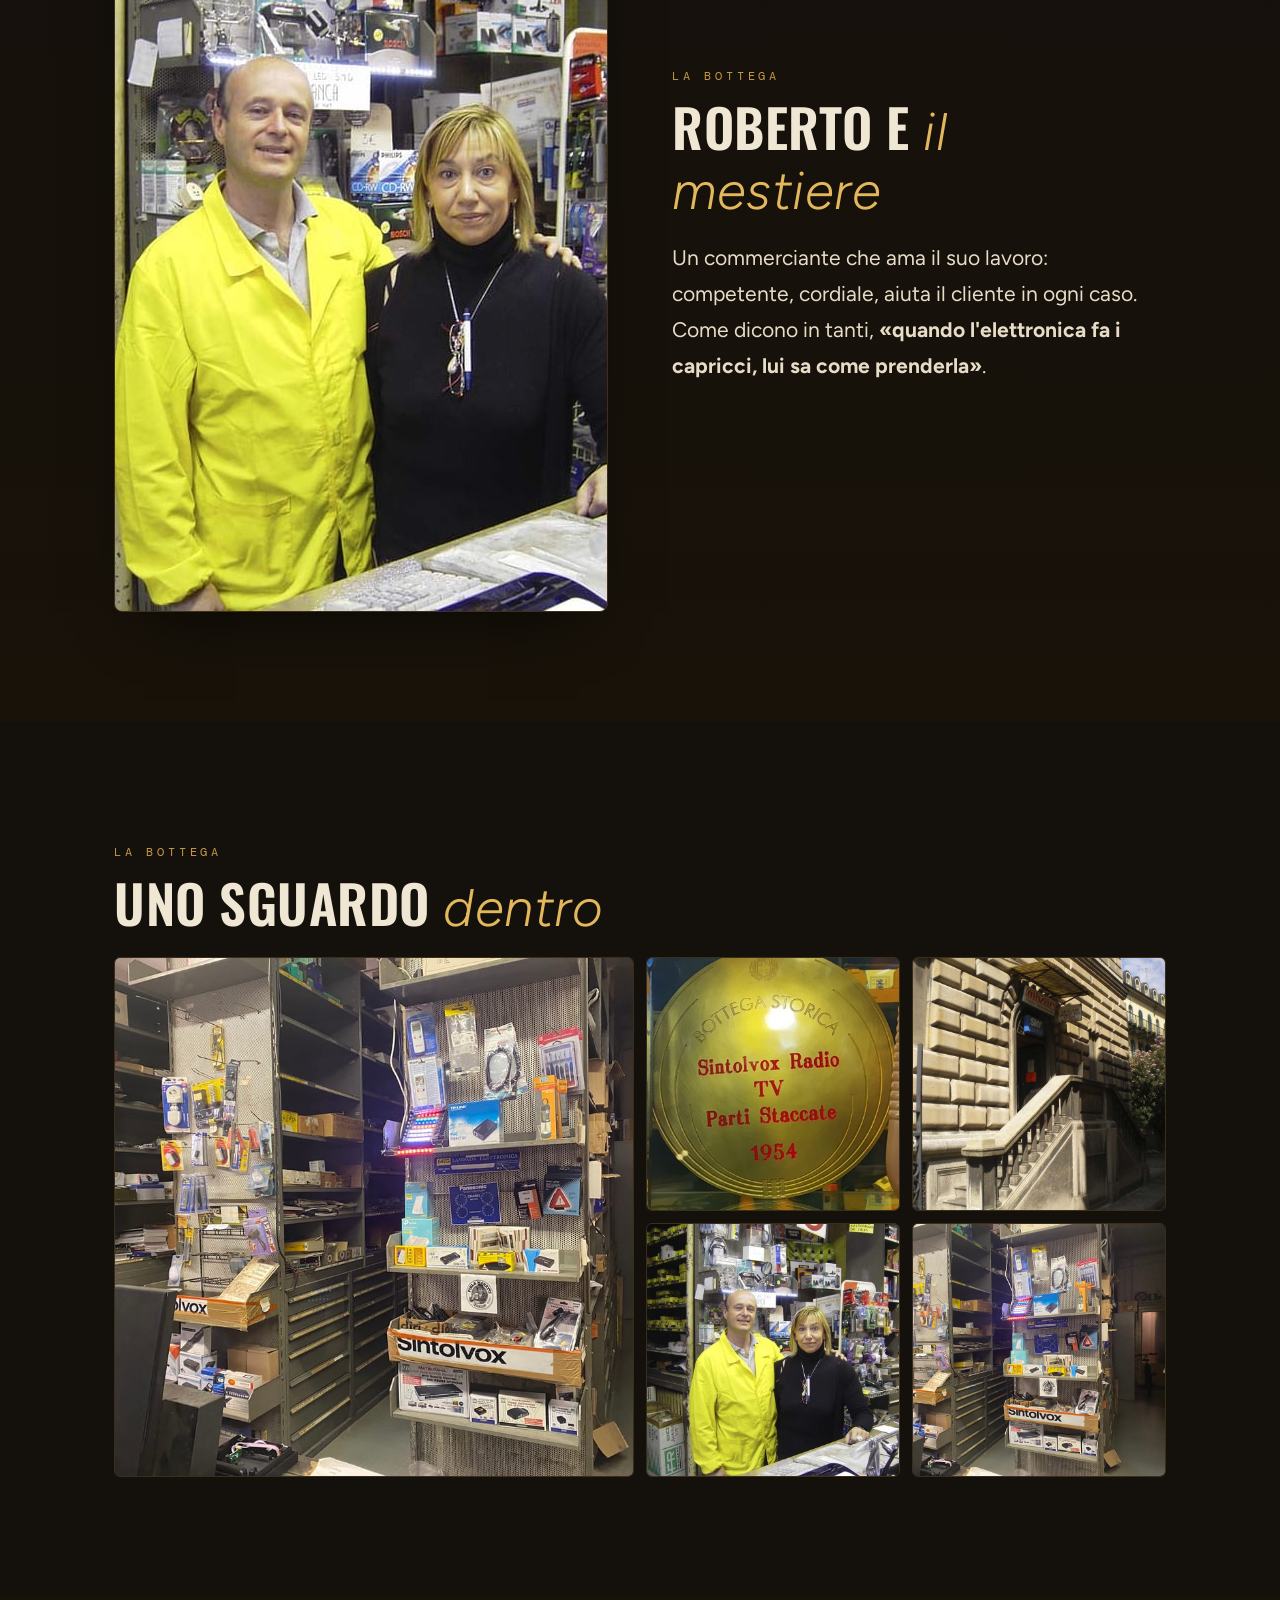
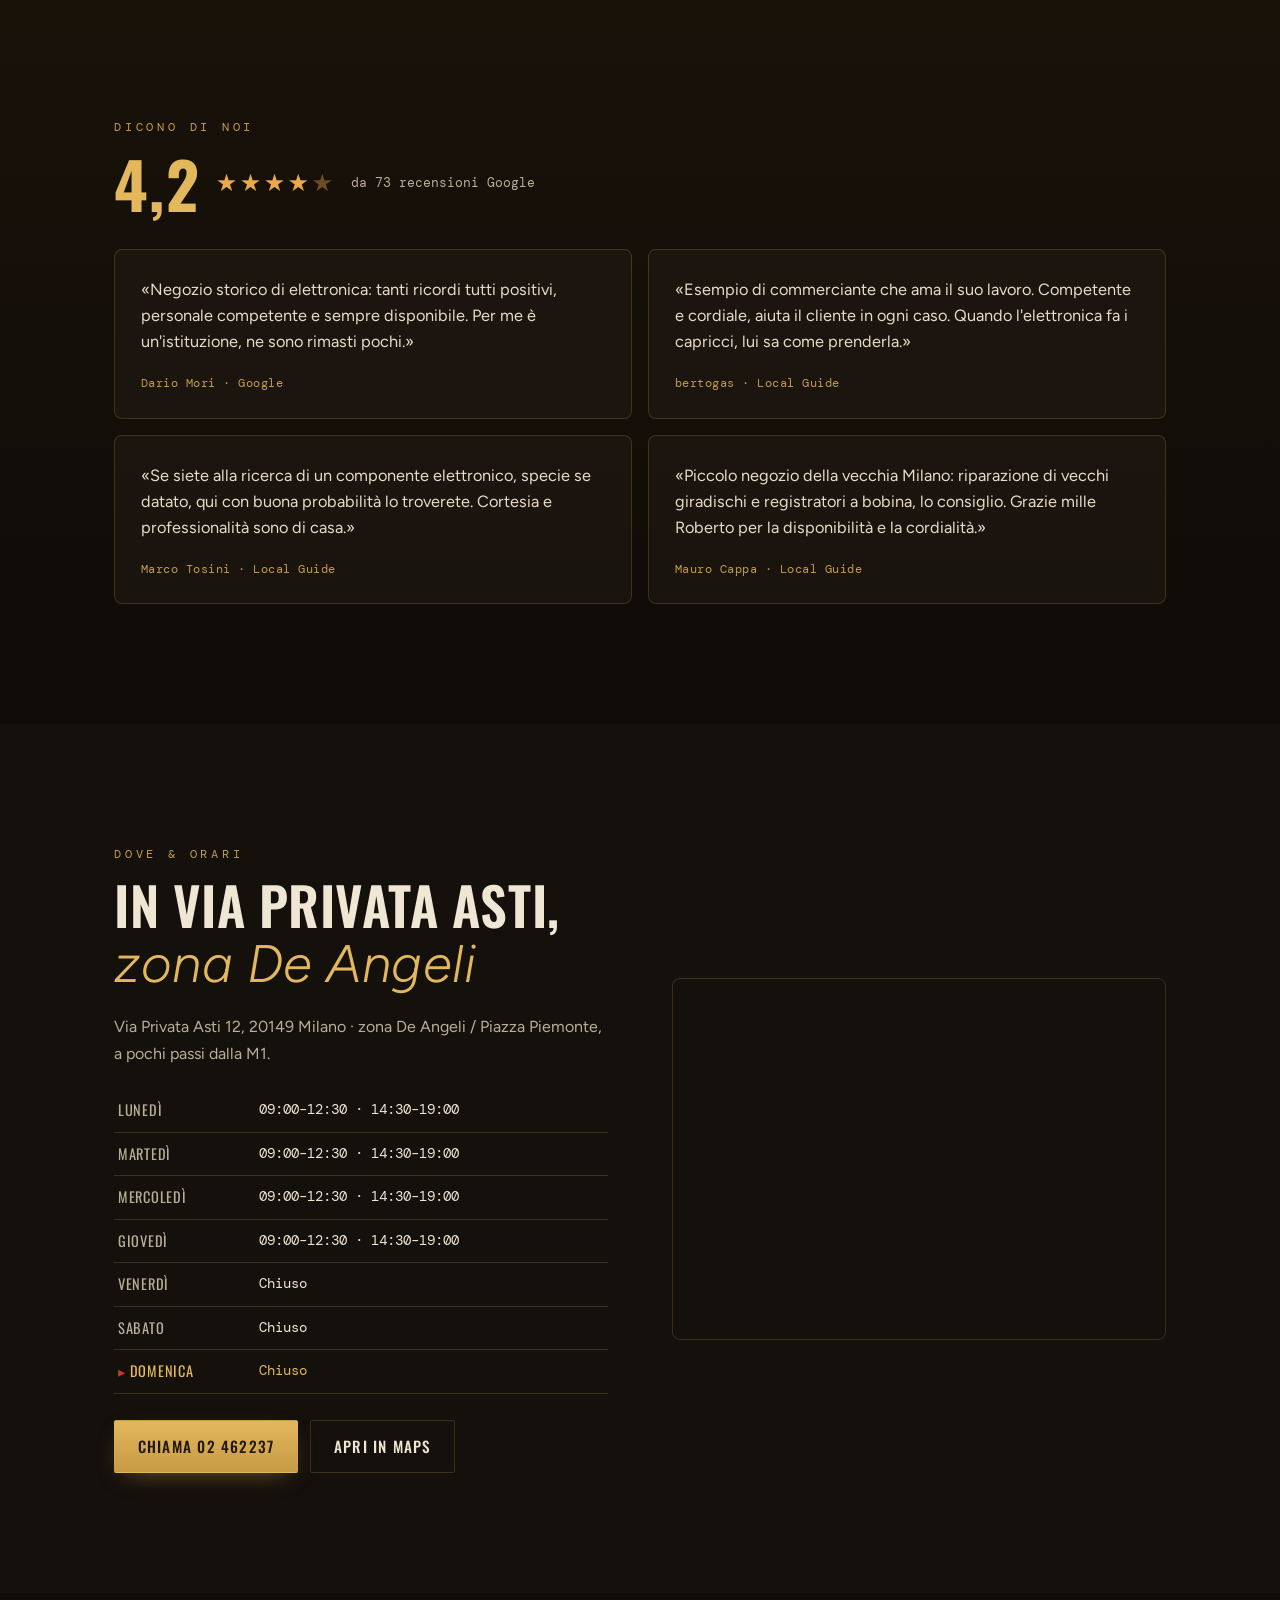
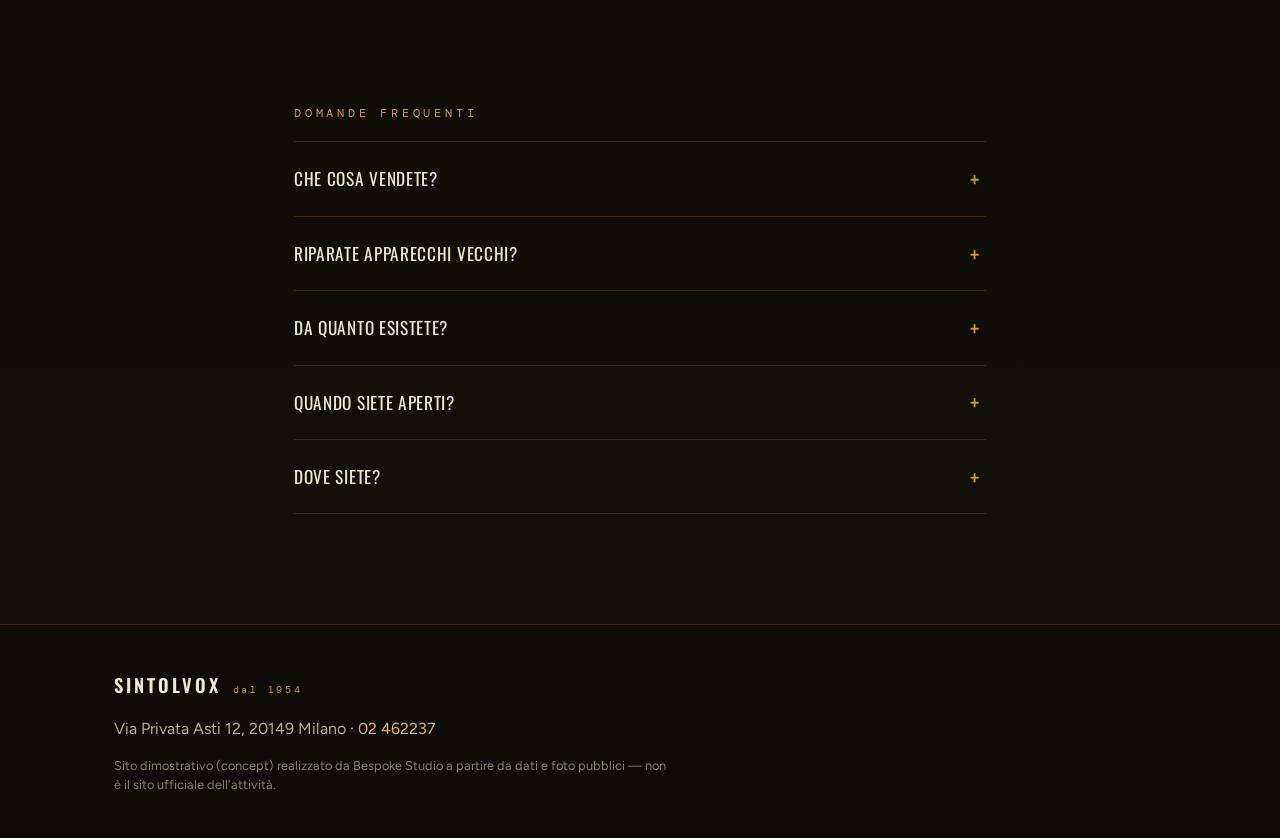
==== commit 2a094520: "Fix FOUC: reveal watchdog solo fallback (niente flash testi/foto) + cache-bust main.js v2 Co-Authore" ====
--- a/index.html
+++ b/index.html
@@ -307,6 +307,6 @@
 
 <script src="https://cdnjs.cloudflare.com/ajax/libs/gsap/3.12.5/gsap.min.js"></script>
 <script src="https://cdnjs.cloudflare.com/ajax/libs/gsap/3.12.5/ScrollTrigger.min.js"></script>
-<script src="js/main.js?v=1"></script>
+<script src="js/main.js?v=2"></script>
 </body>
 </html>
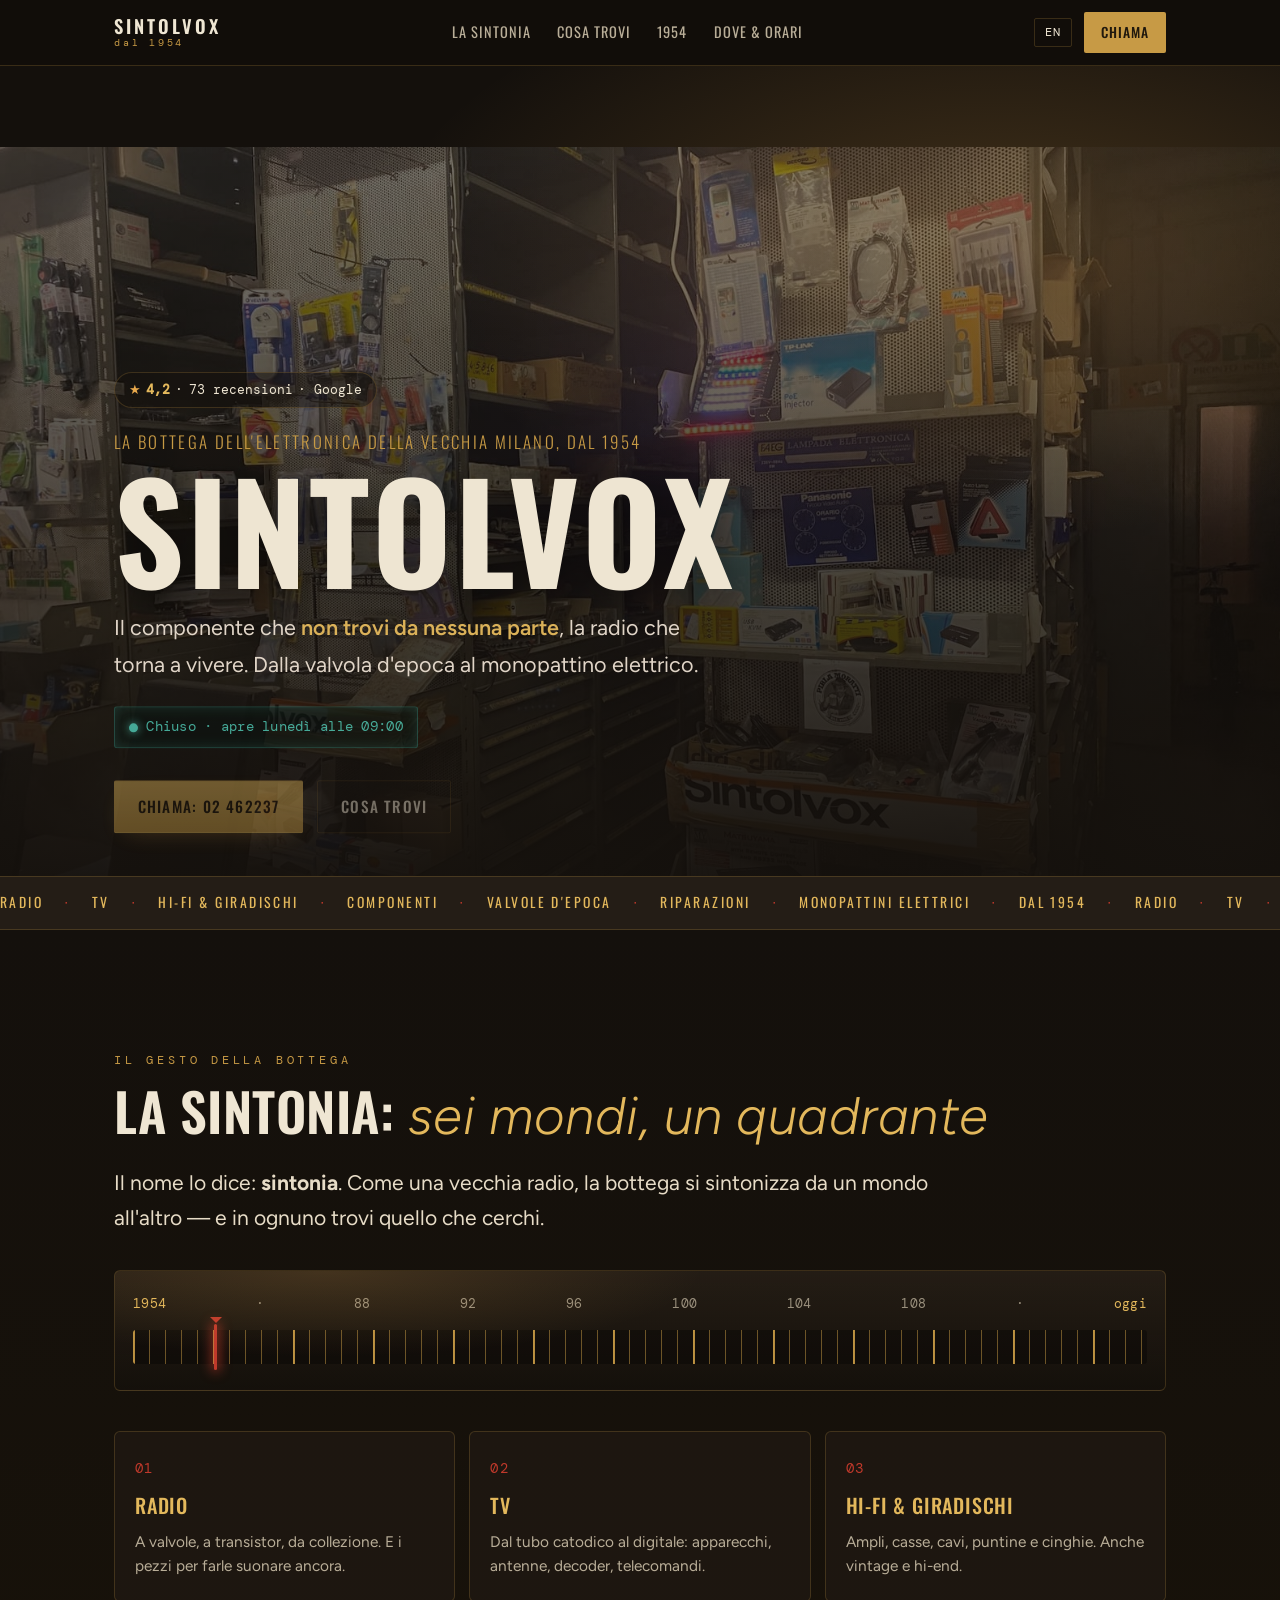
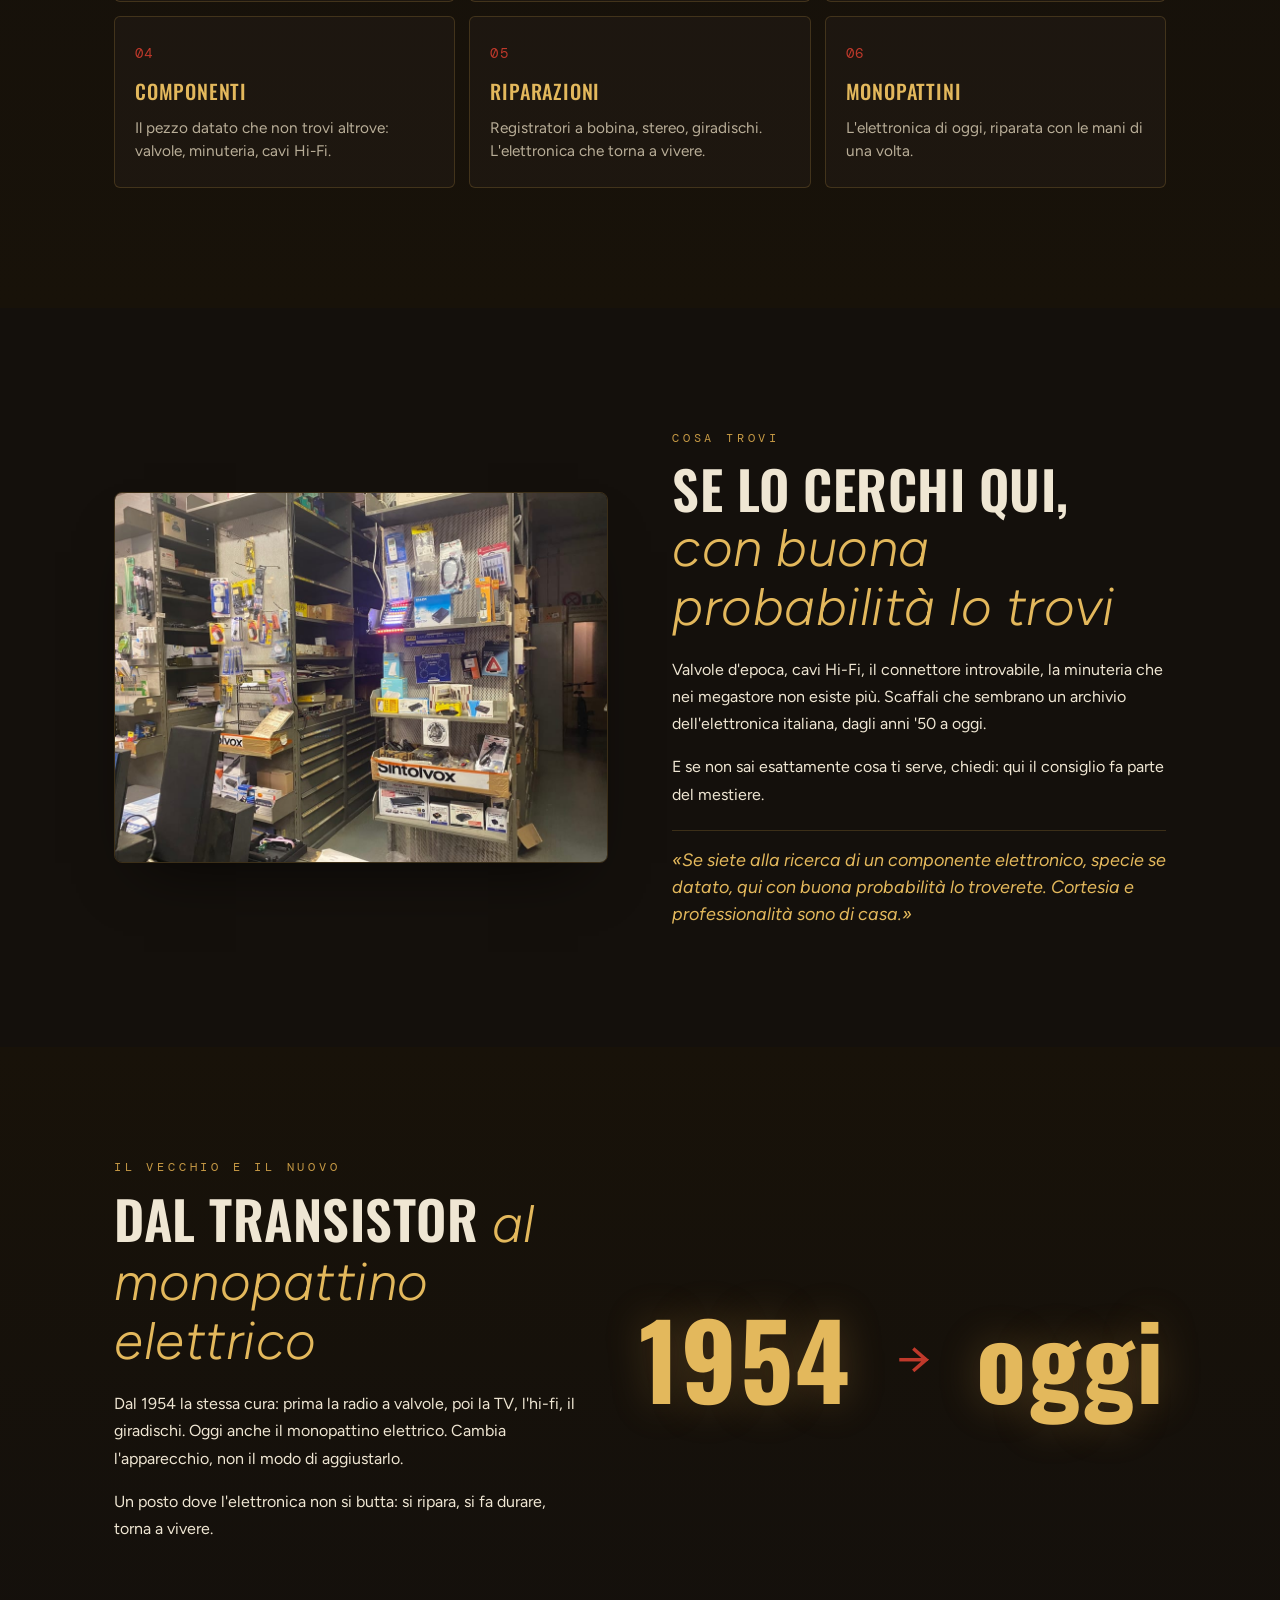
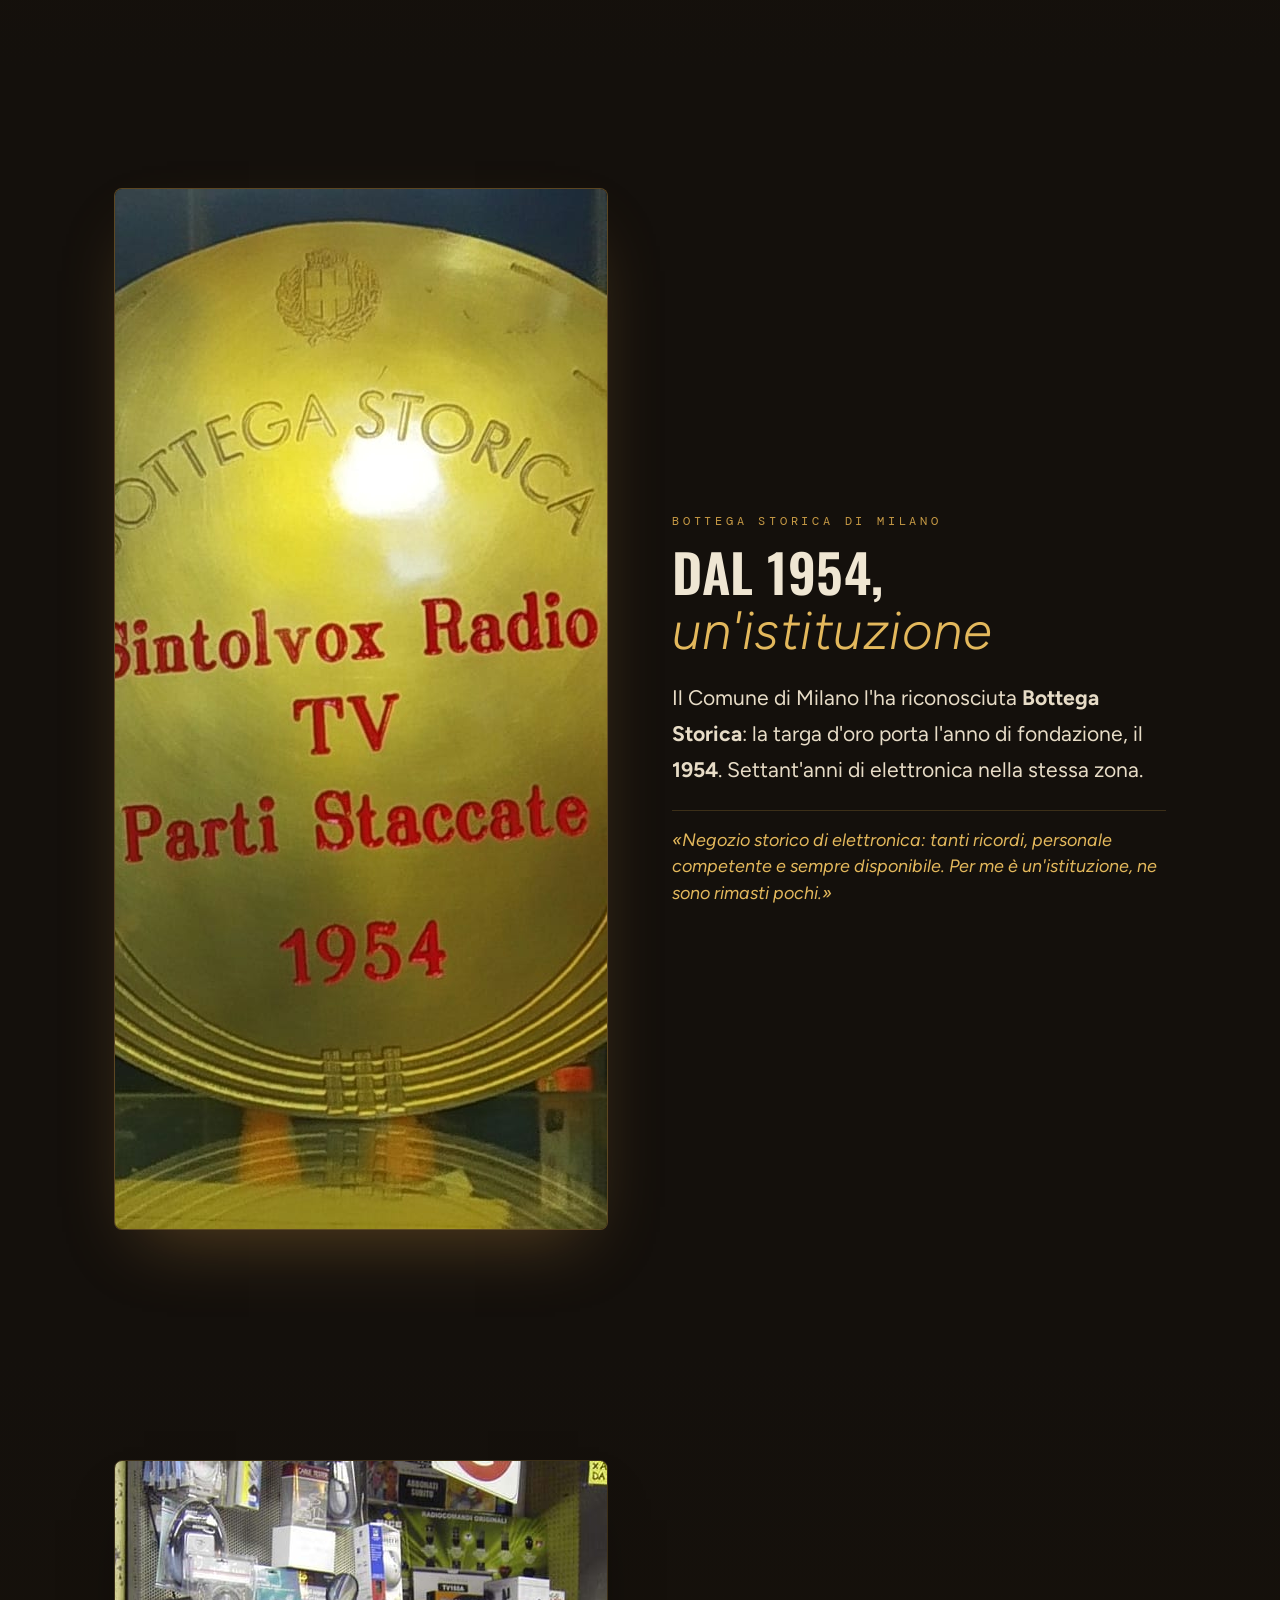
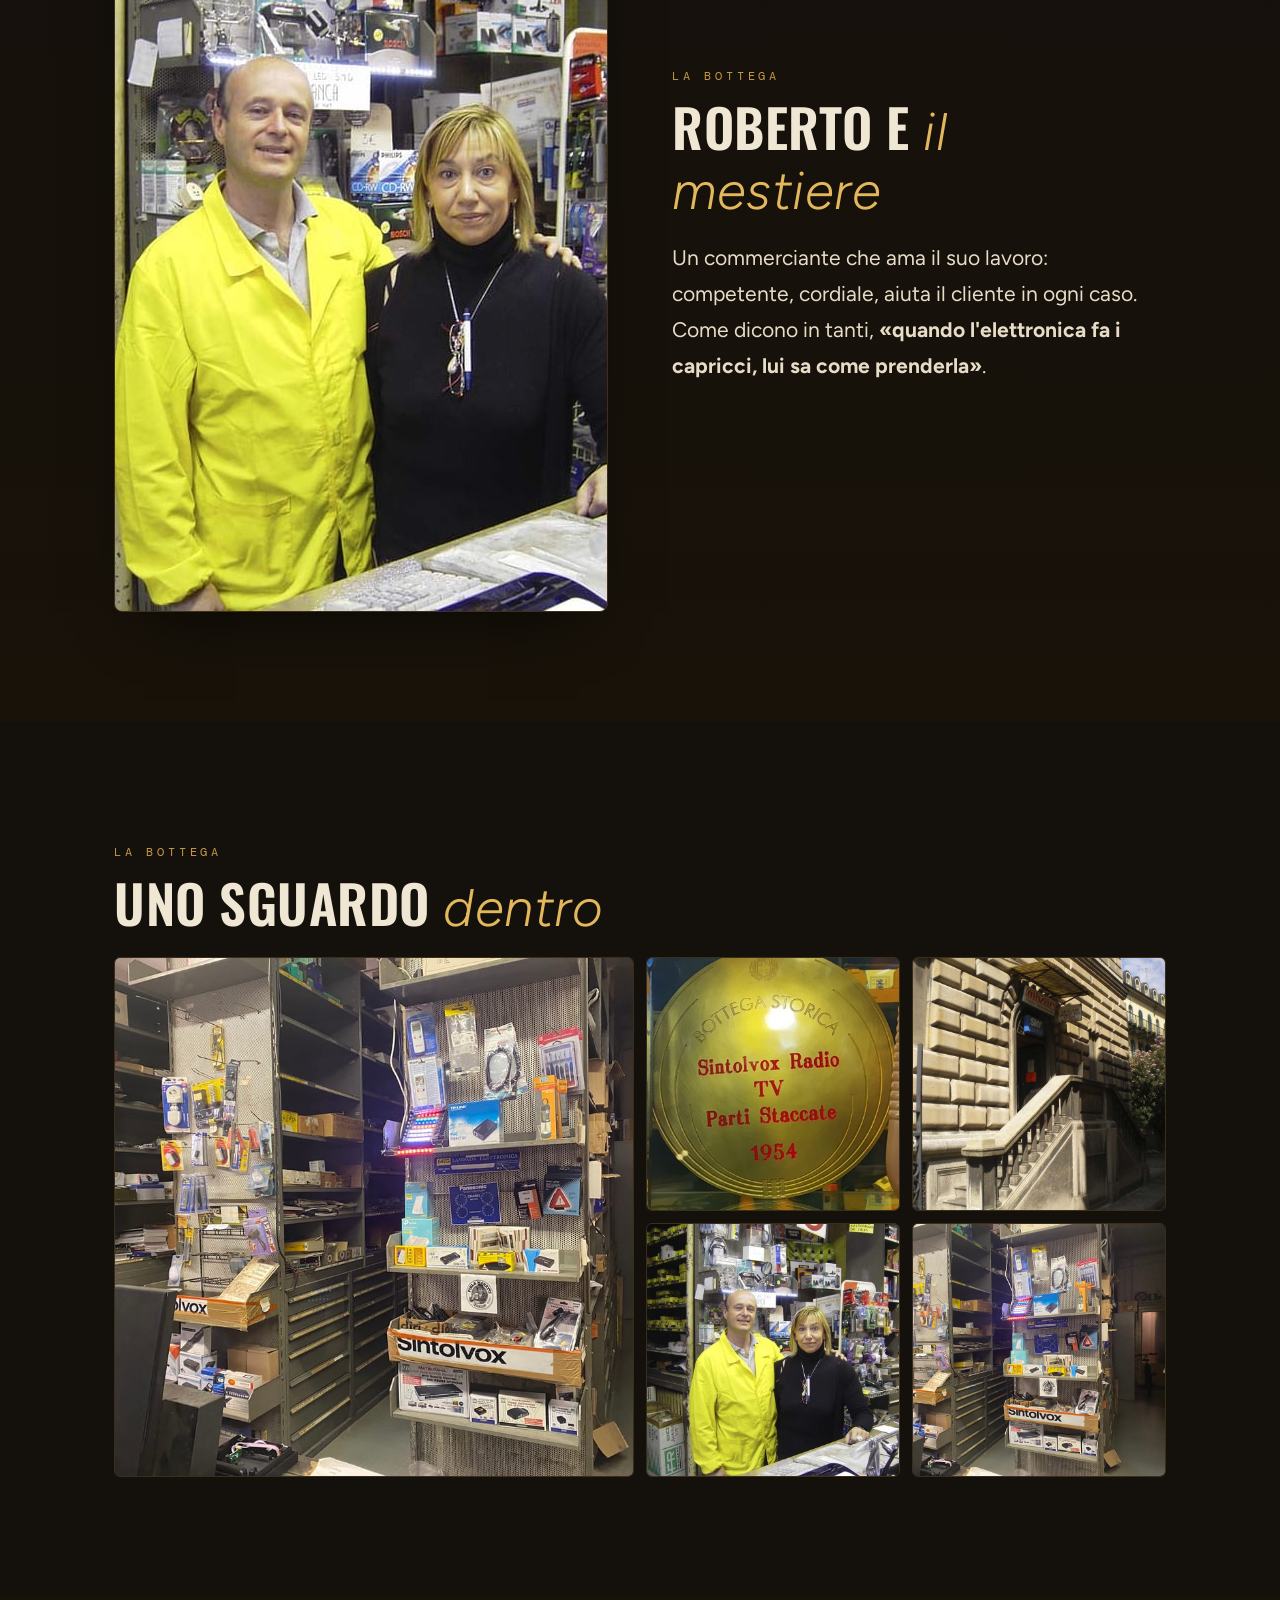
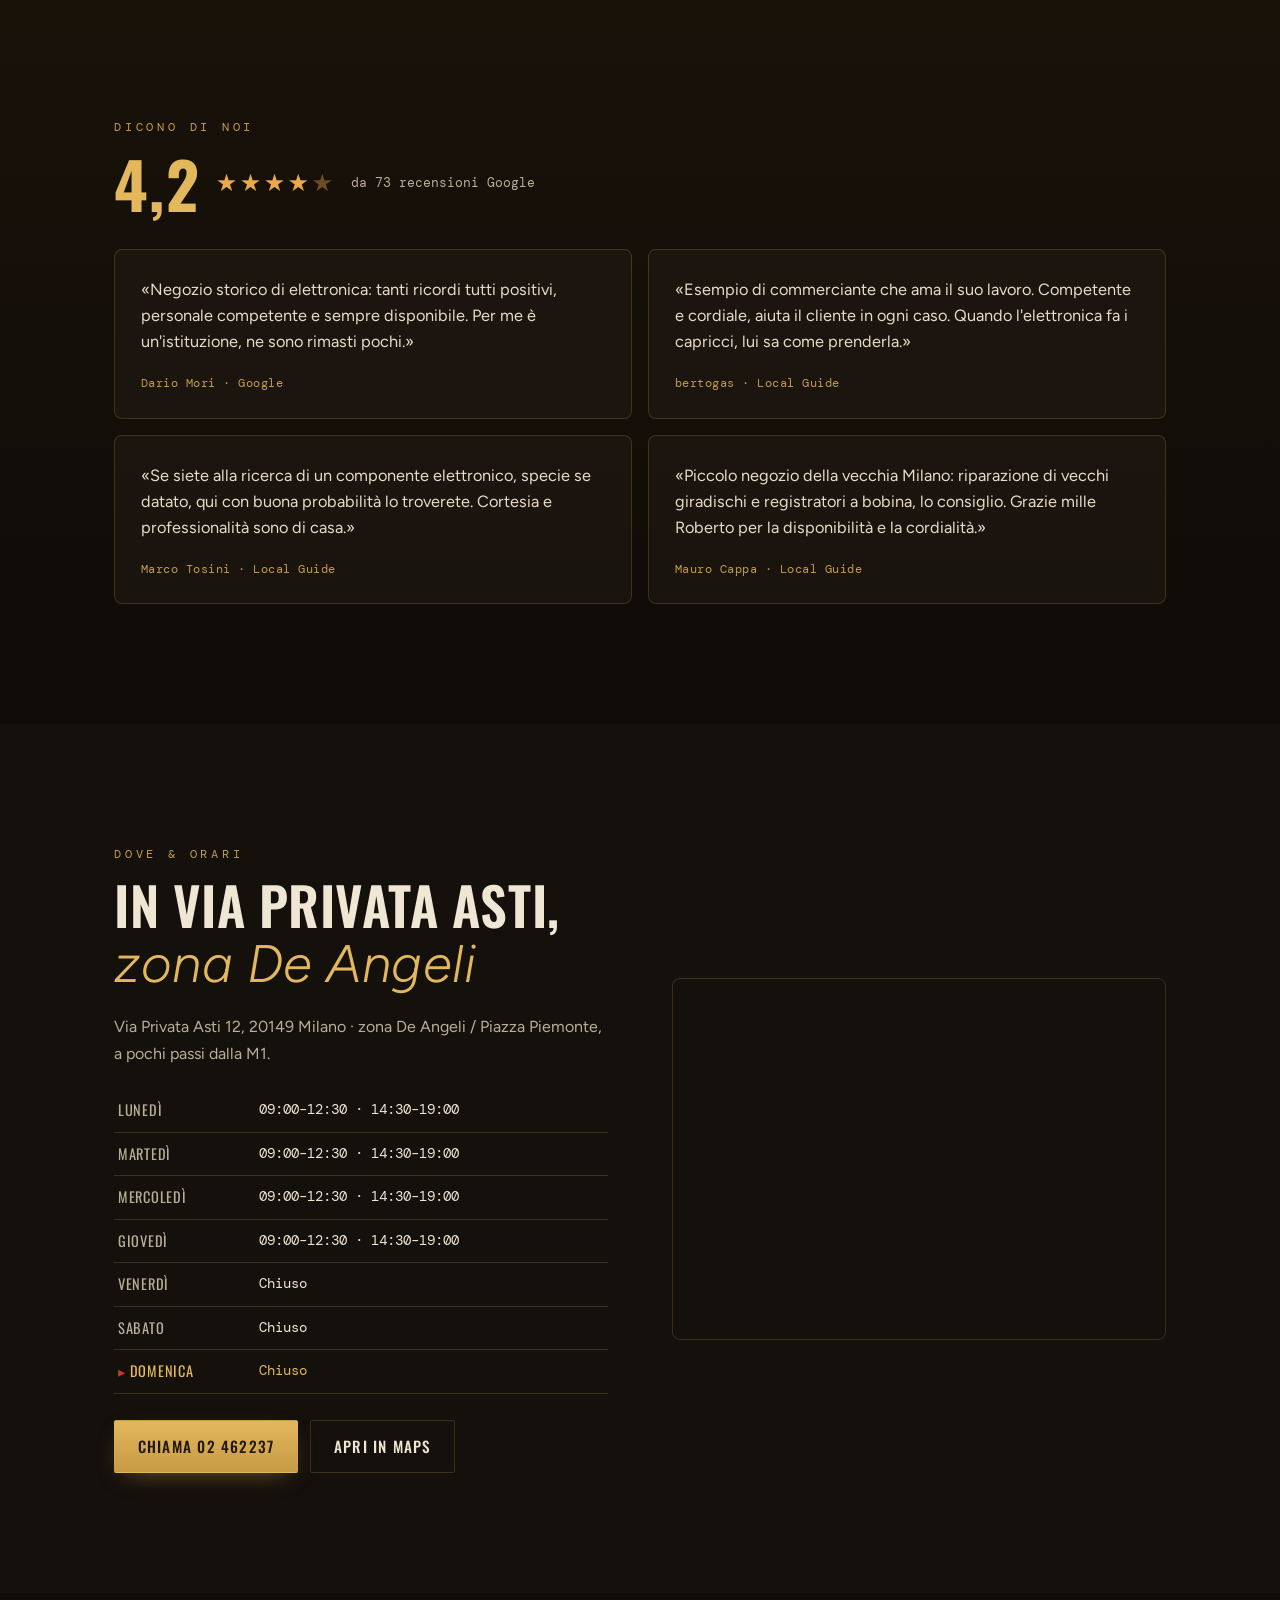
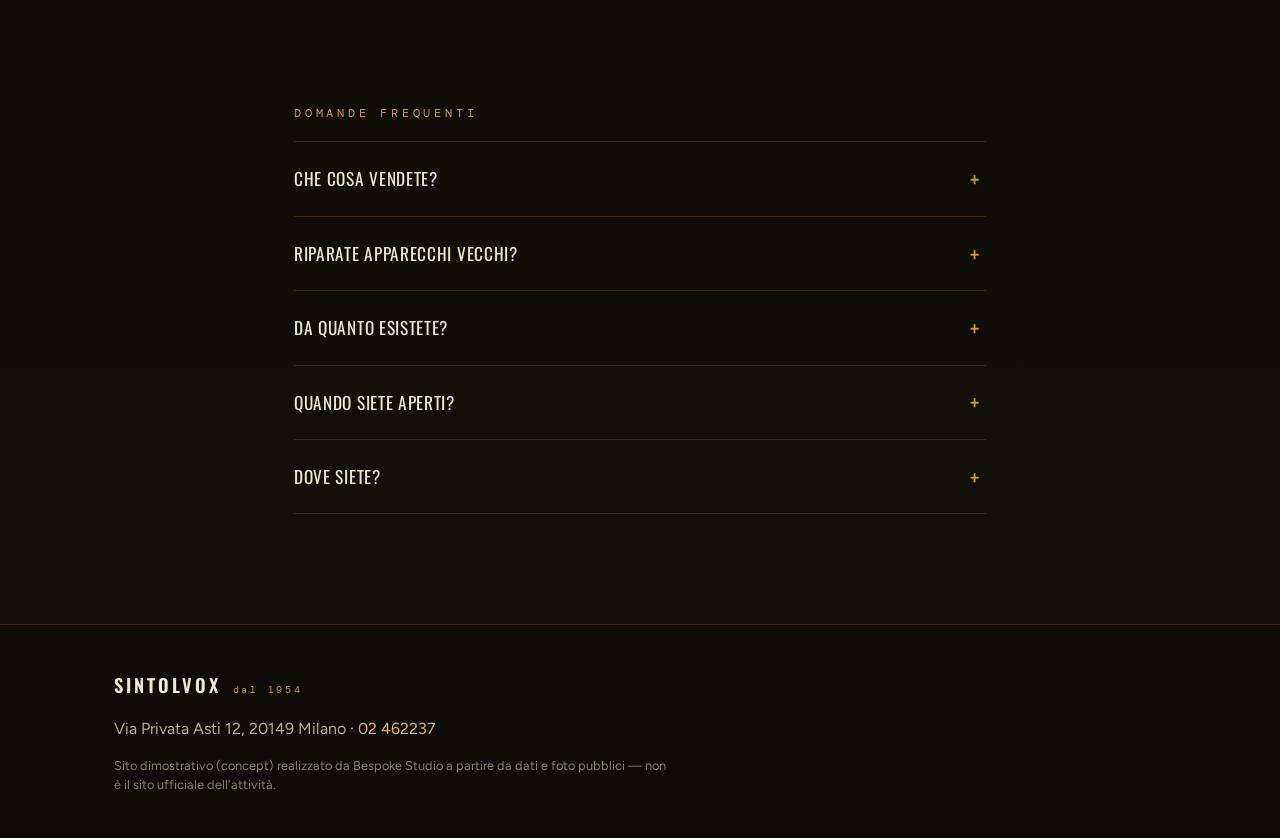
==== commit 4fb4a947: "Fix flash: elimina doppia-animazione reveal (escludi firme dal reveal generico) + immediateRender:fa" ====
--- a/index.html
+++ b/index.html
@@ -307,6 +307,6 @@
 
 <script src="https://cdnjs.cloudflare.com/ajax/libs/gsap/3.12.5/gsap.min.js"></script>
 <script src="https://cdnjs.cloudflare.com/ajax/libs/gsap/3.12.5/ScrollTrigger.min.js"></script>
-<script src="js/main.js?v=2"></script>
+<script src="js/main.js?v=3"></script>
 </body>
 </html>
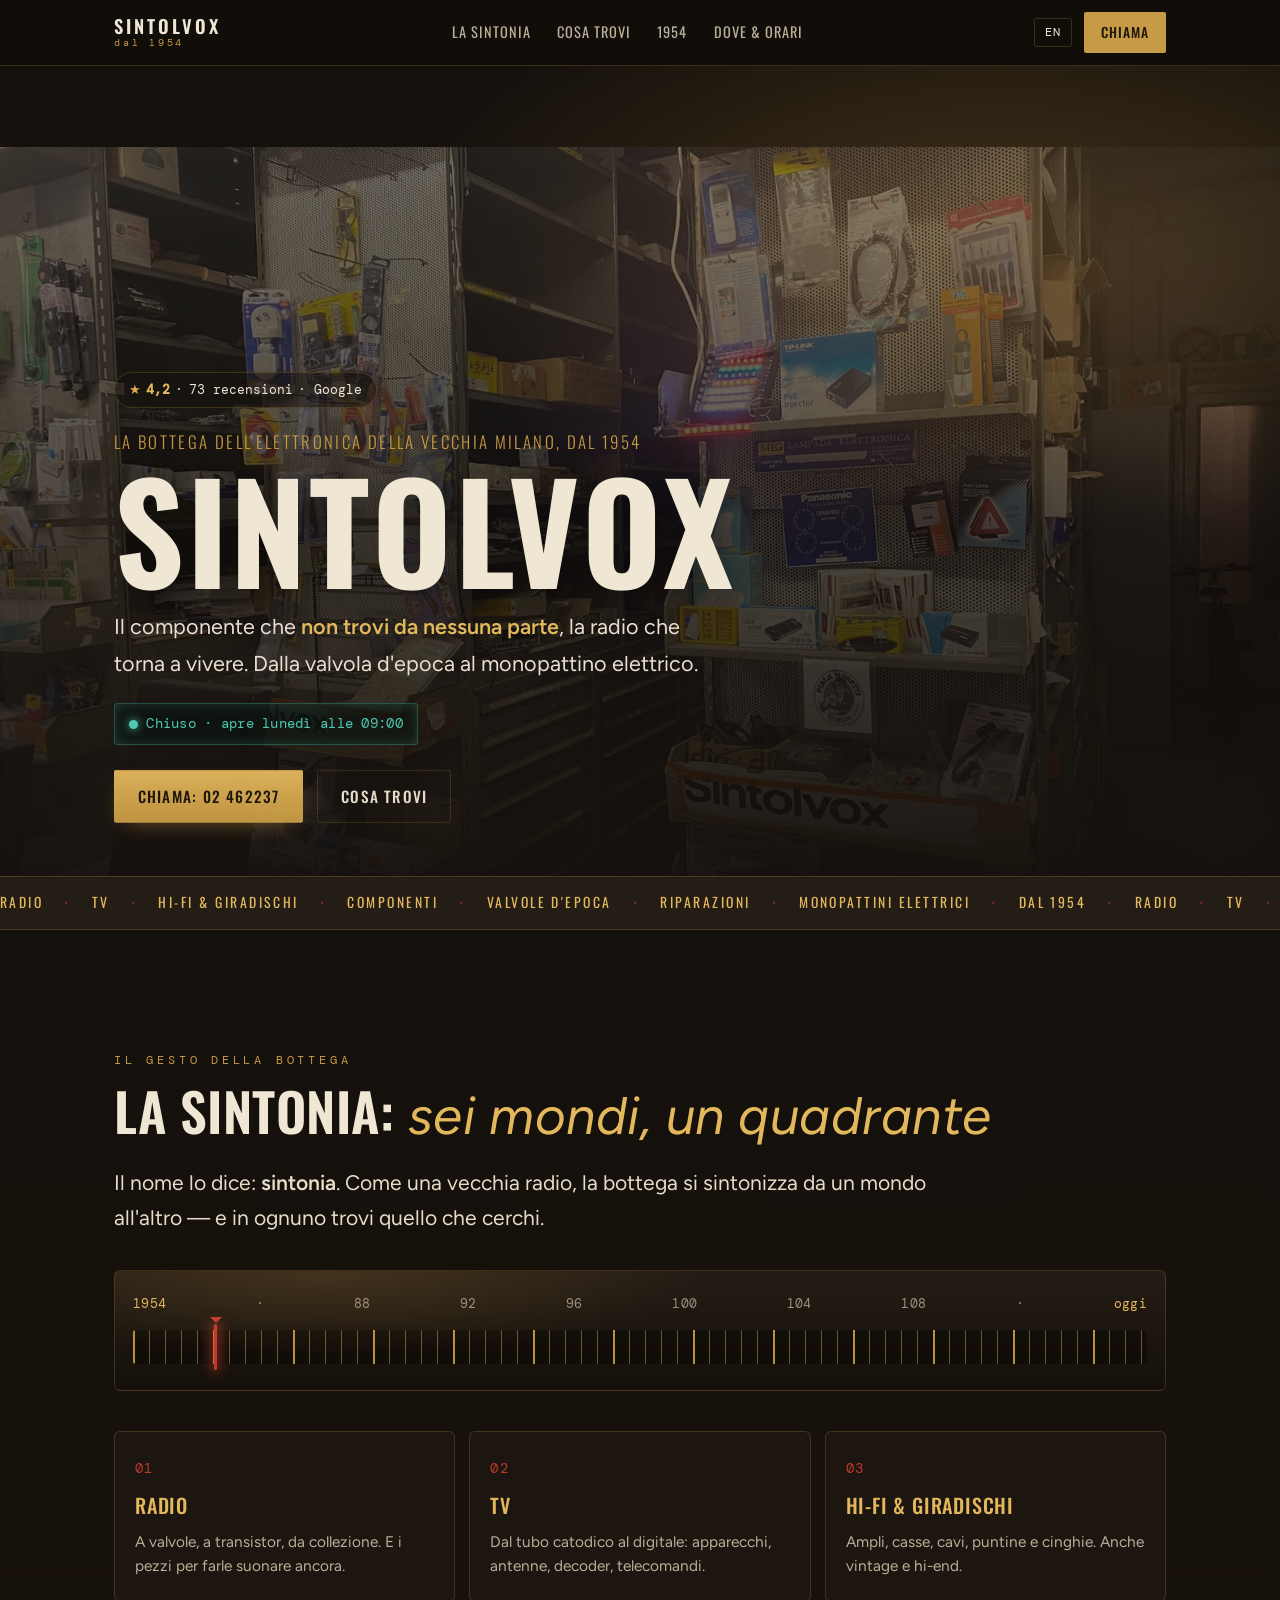
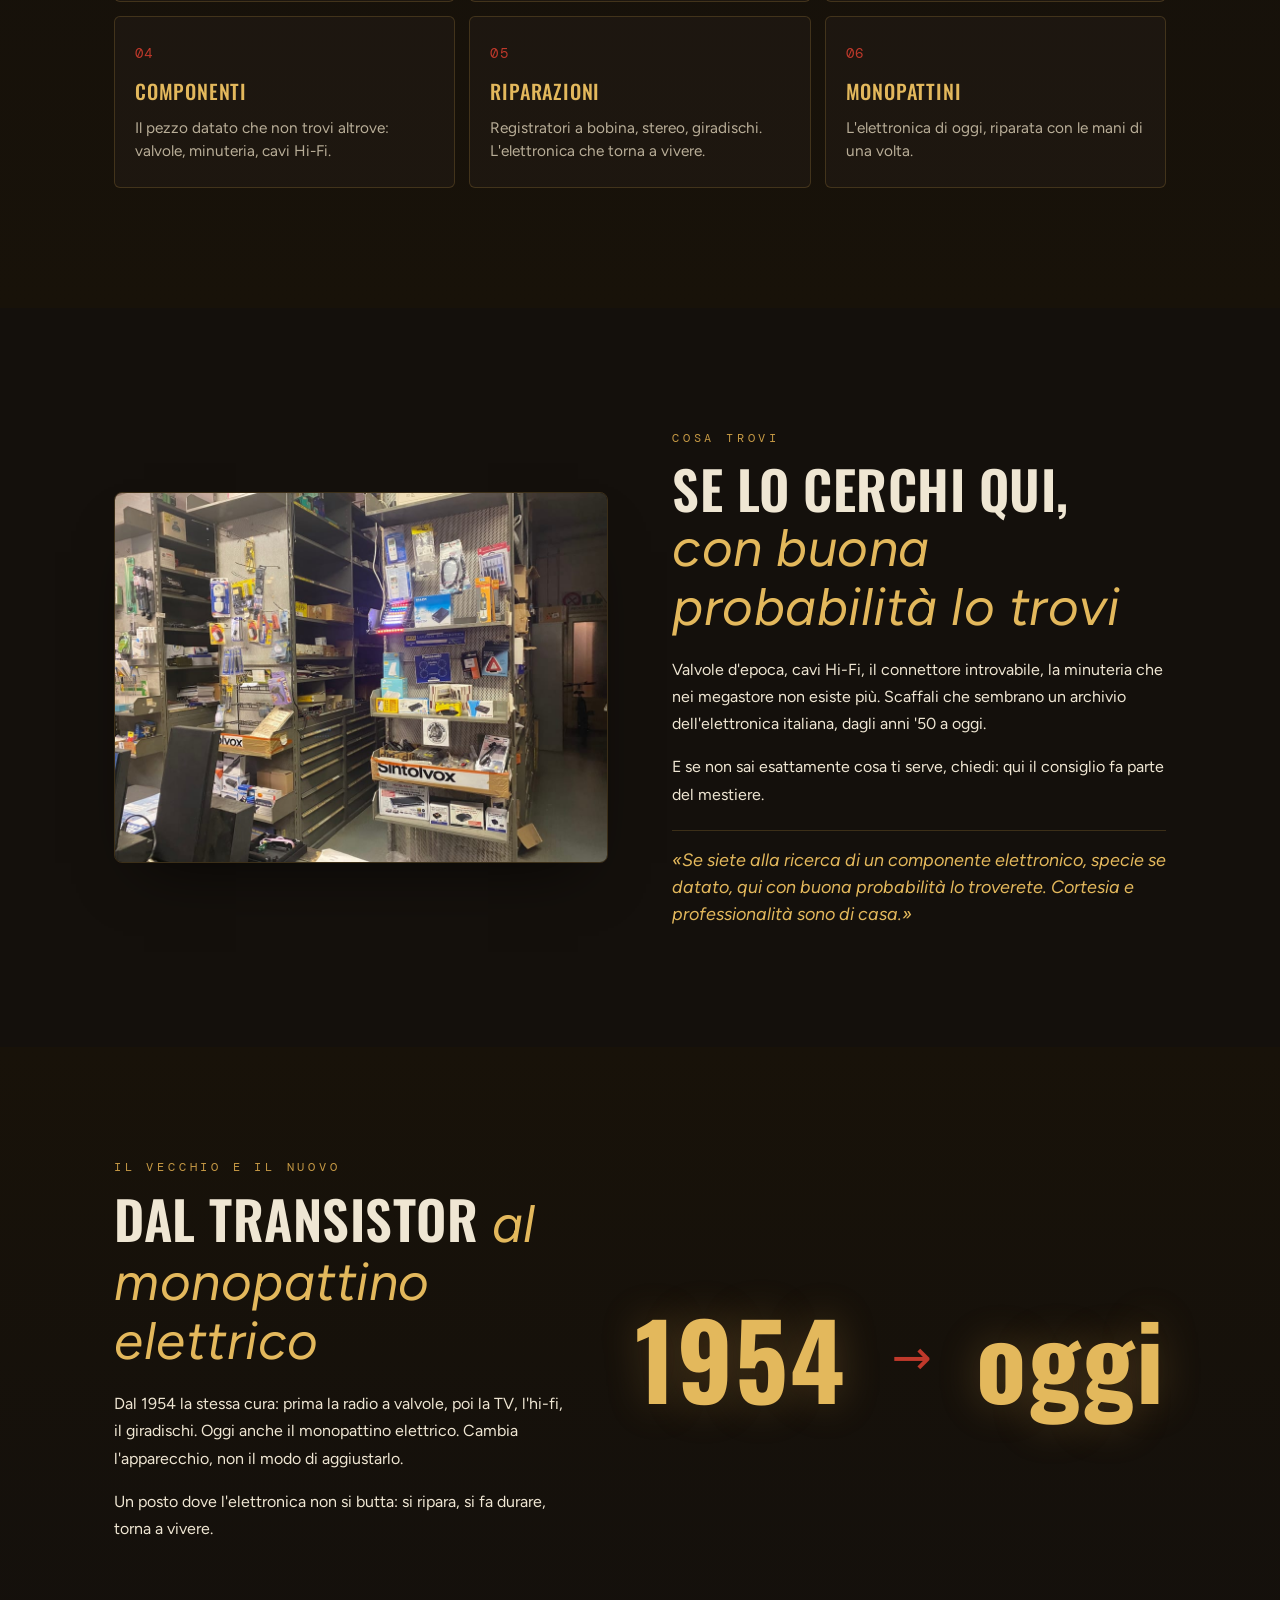
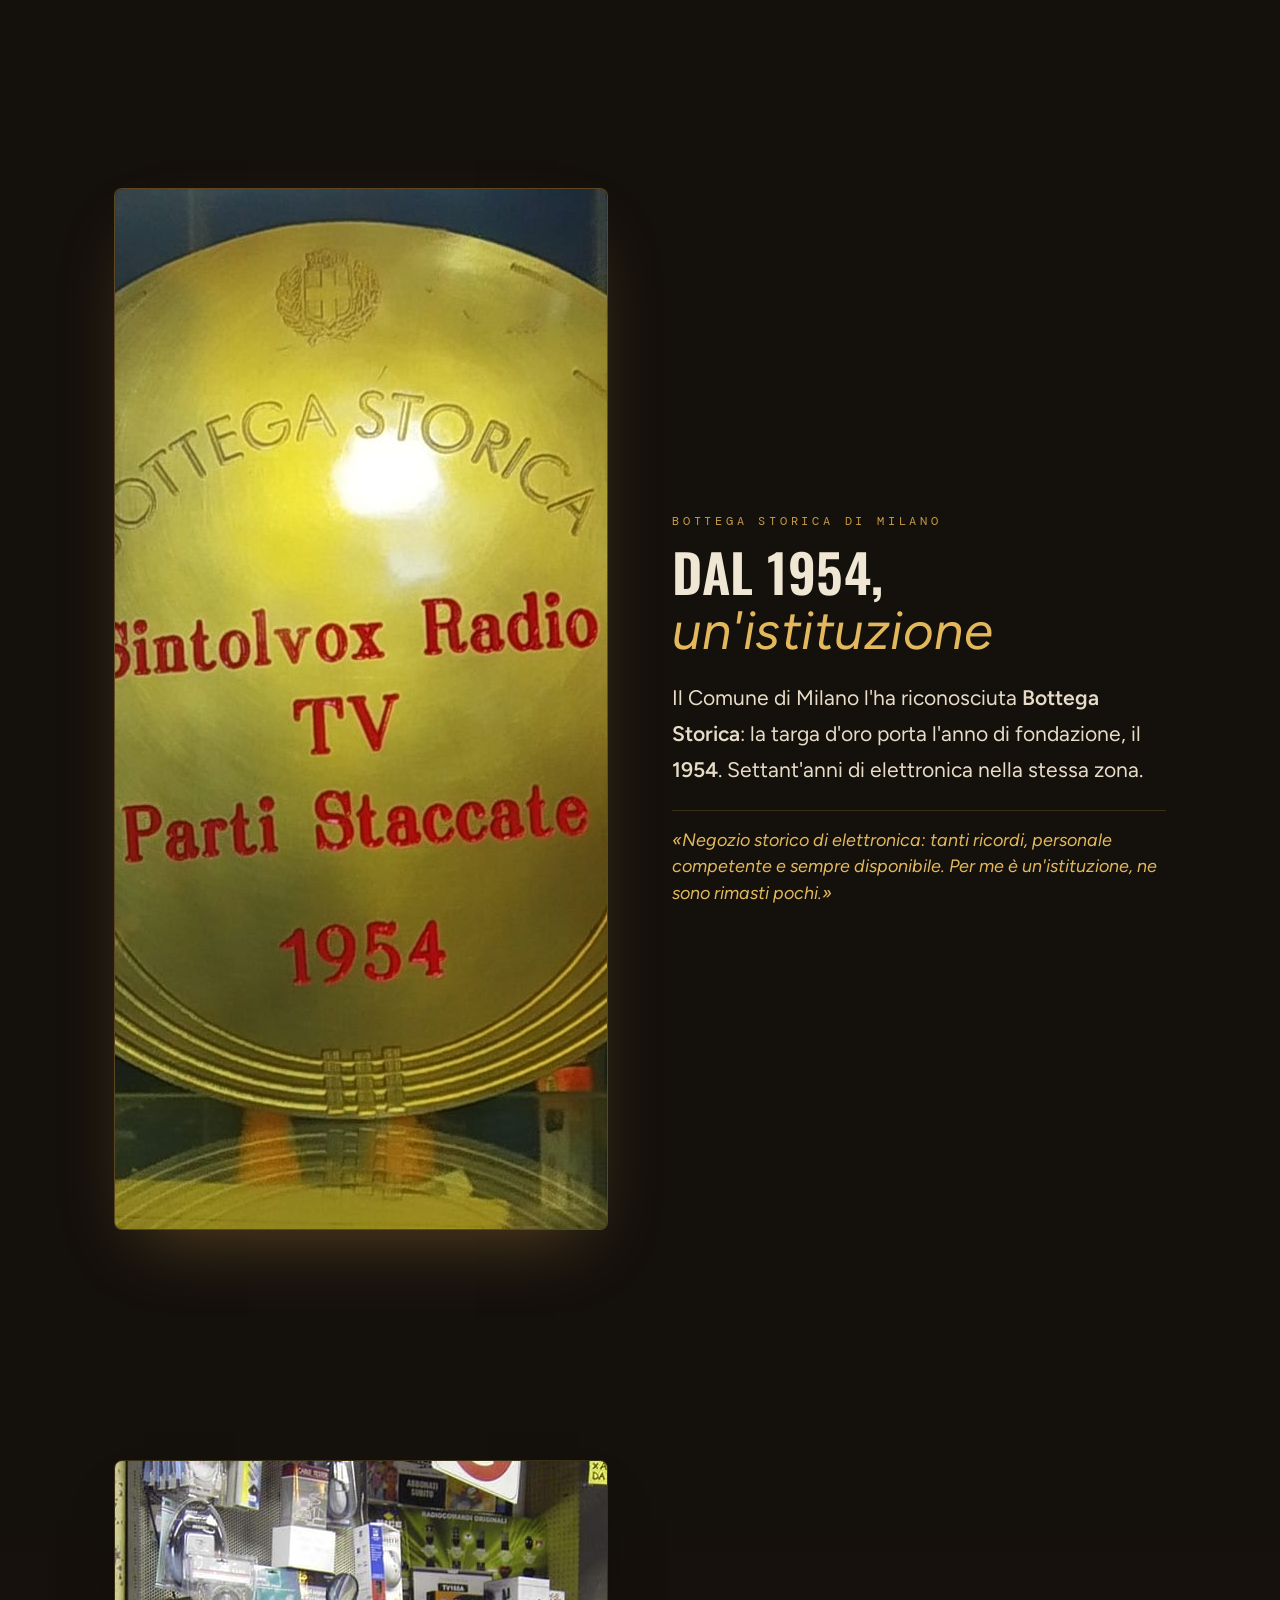
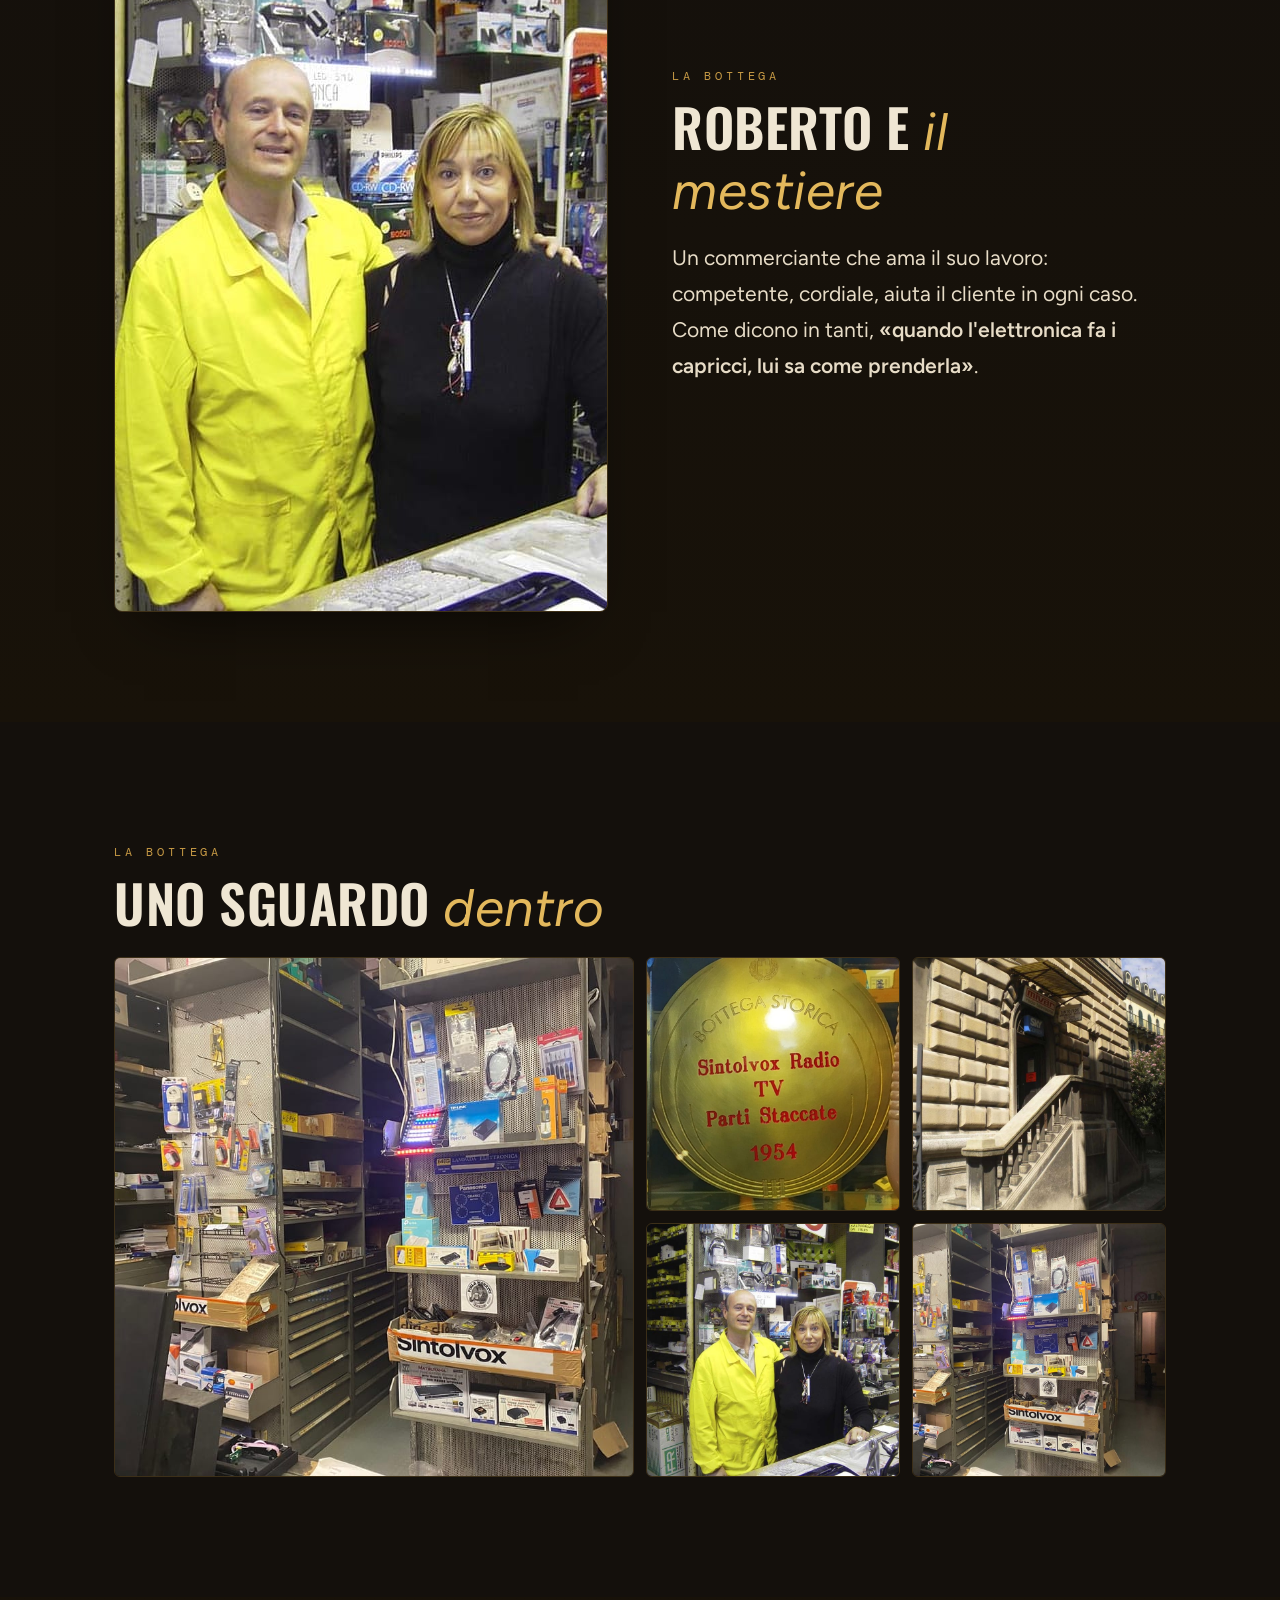
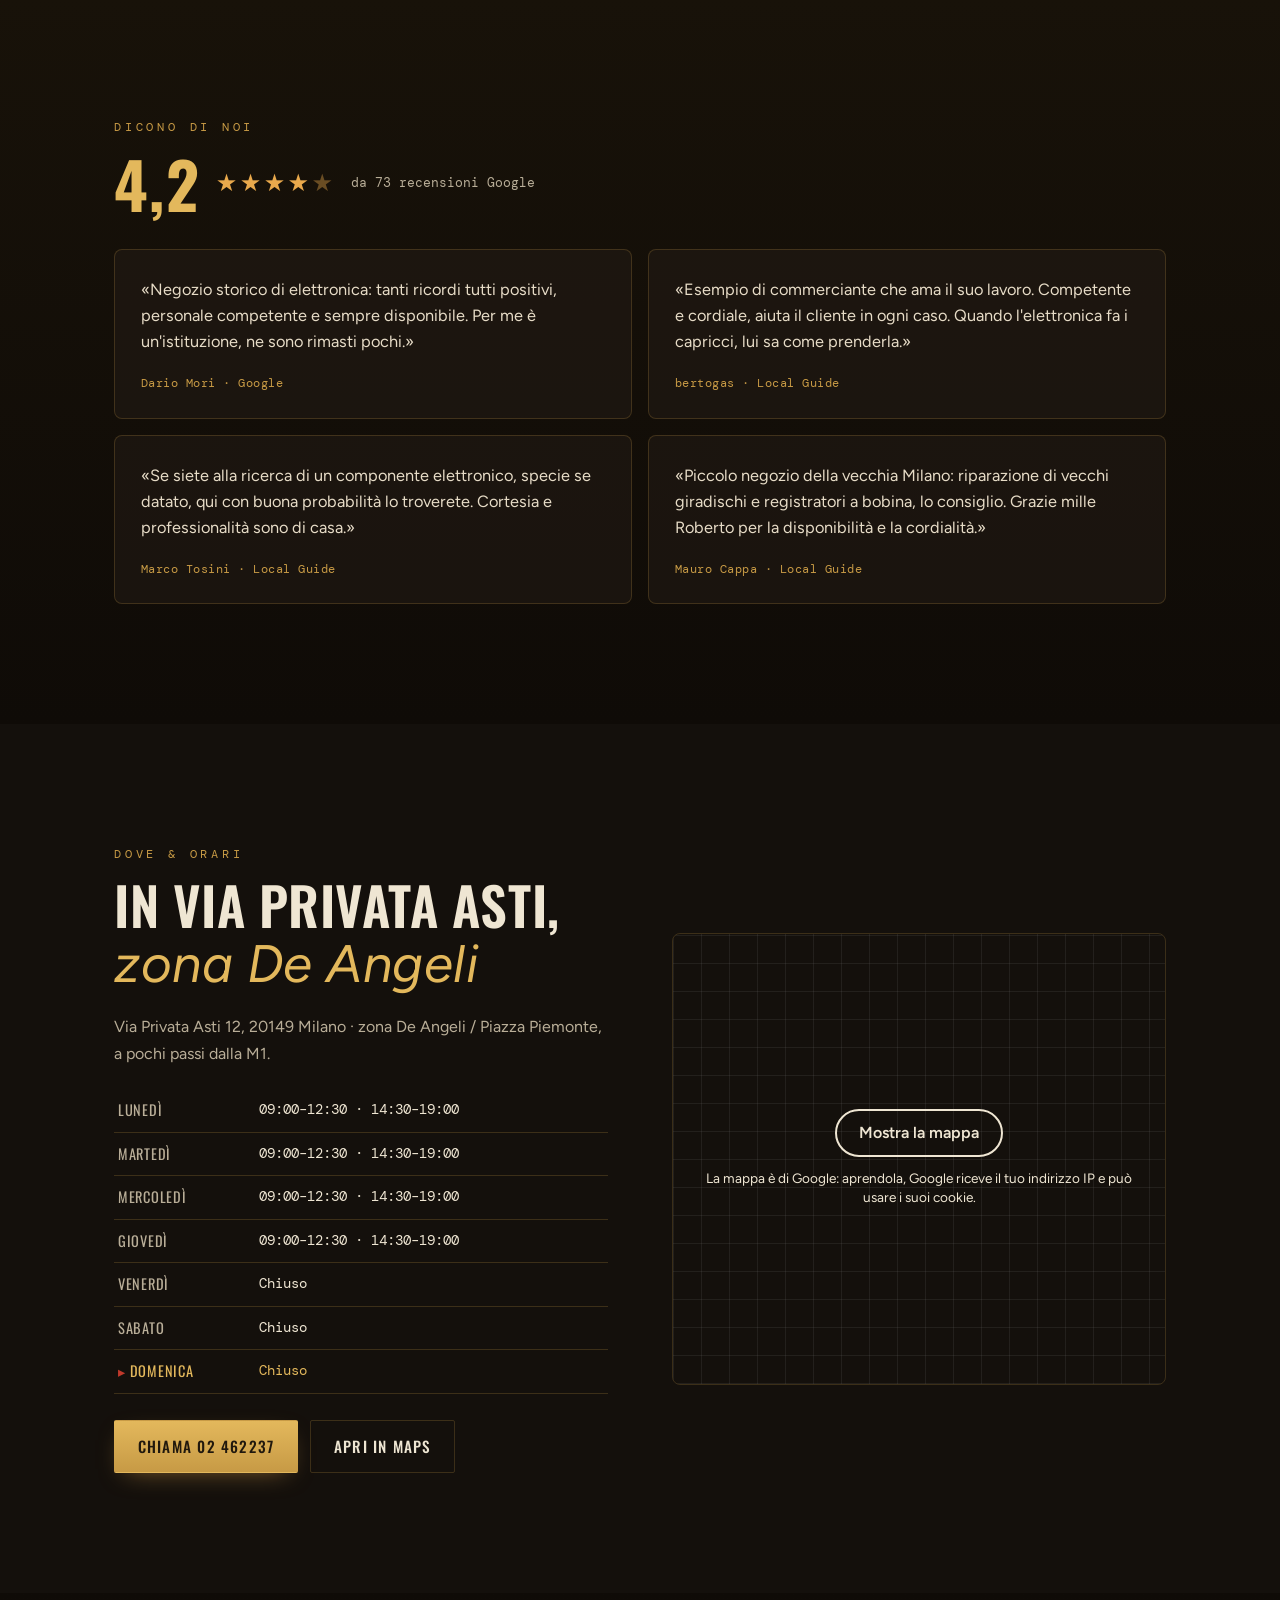
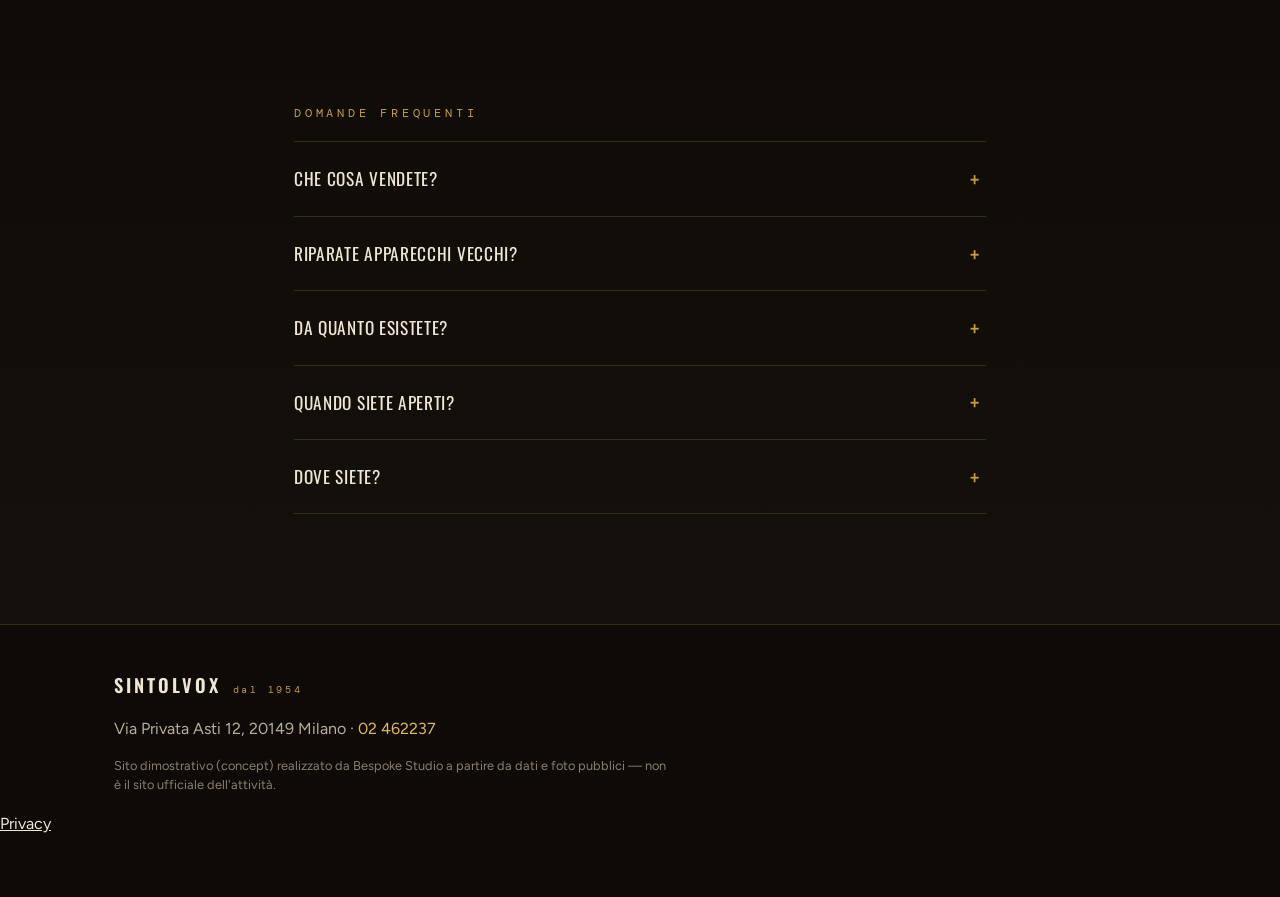
==== commit aec3727a: "Privacy e pulizia: caratteri sul sito, mappa al clic, informativa, noindex - caratteri copiati nel s" ====
--- a/index.html
+++ b/index.html
@@ -3,6 +3,7 @@
 <head>
 <meta charset="UTF-8">
 <meta name="viewport" content="width=device-width, initial-scale=1.0">
+<meta name="robots" content="noindex">
 <title>Sintolvox — la bottega dell'elettronica di Milano, dal 1954</title>
 <meta name="description" content="Sintolvox: la bottega storica dell'elettronica di zona De Angeli, dal 1954. Radio, TV, hi-fi, giradischi, componenti anche datati, riparazioni — e oggi monopattini elettrici. Via Privata Asti 12, Milano.">
 <link rel="canonical" href="https://rotenzark.github.io/sintolvox/">
@@ -15,9 +16,7 @@
 <link rel="icon" type="image/svg+xml" href="img/favicon.svg">
 <link rel="icon" type="image/png" sizes="32x32" href="img/favicon-32.png">
 <link rel="apple-touch-icon" href="img/apple-touch-icon.png">
-<link rel="preconnect" href="https://fonts.googleapis.com">
-<link rel="preconnect" href="https://fonts.gstatic.com" crossorigin>
-<link href="https://fonts.googleapis.com/css2?family=Oswald:wght@300;400;500;600;700&family=Figtree:ital,wght@0,400;0,500;0,600;1,400&family=DM+Mono:wght@400;500&display=swap" rel="stylesheet">
+<link rel="stylesheet" href="fonts/fonts.css?v=1">
 <link rel="stylesheet" href="css/styles.css?v=1">
 <script type="application/ld+json">
 {
@@ -36,11 +35,34 @@
     "postalCode": "20149",
     "addressCountry": "IT"
   },
-  "geo": { "@type": "GeoCoordinates", "latitude": 45.4665127, "longitude": 9.1532896 },
-  "aggregateRating": { "@type": "AggregateRating", "ratingValue": "4.2", "reviewCount": "73" },
+  "geo": {
+    "@type": "GeoCoordinates",
+    "latitude": 45.4665127,
+    "longitude": 9.1532896
+  },
   "openingHoursSpecification": [
-    { "@type": "OpeningHoursSpecification", "dayOfWeek": ["Monday","Tuesday","Wednesday","Thursday"], "opens": "09:00", "closes": "12:30" },
-    { "@type": "OpeningHoursSpecification", "dayOfWeek": ["Monday","Tuesday","Wednesday","Thursday"], "opens": "14:30", "closes": "19:00" }
+    {
+      "@type": "OpeningHoursSpecification",
+      "dayOfWeek": [
+        "Monday",
+        "Tuesday",
+        "Wednesday",
+        "Thursday"
+      ],
+      "opens": "09:00",
+      "closes": "12:30"
+    },
+    {
+      "@type": "OpeningHoursSpecification",
+      "dayOfWeek": [
+        "Monday",
+        "Tuesday",
+        "Wednesday",
+        "Thursday"
+      ],
+      "opens": "14:30",
+      "closes": "19:00"
+    }
   ]
 }
 </script>
@@ -262,7 +284,7 @@
       </div>
     </div>
     <div class="dove__map reveal">
-      <iframe title="Mappa di Sintolvox, Via Privata Asti 12 Milano" src="https://www.google.com/maps?q=Sintolvox+Via+Privata+Asti+12+Milano&output=embed" width="600" height="450" style="border:0;" allowfullscreen="" loading="lazy" referrerpolicy="no-referrer-when-downgrade"></iframe>
+      <div class="mappa-clic" data-mappa-clic style="--mappa-h: 450px"><template><iframe title="Mappa di Sintolvox, Via Privata Asti 12 Milano" src="https://www.google.com/maps?q=Sintolvox+Via+Privata+Asti+12+Milano&output=embed" width="600" height="450" style="border:0;" allowfullscreen="" loading="lazy" referrerpolicy="no-referrer-when-downgrade"></iframe></template><div class="mappa-clic__velo"><a class="mappa-clic__btn" href="https://www.google.com/maps/place/Sintolvox+s.r.l./@45.4665127,9.1532896,17z" target="_blank" rel="noopener">Mostra la mappa</a><p class="mappa-clic__nota">La mappa è di Google: aprendola, Google riceve il tuo indirizzo IP e può usare i suoi cookie.</p></div></div>
     </div>
   </div>
 </section>
@@ -290,6 +312,7 @@
     <p class="foot__dove" data-i18n="foot.dove">Via Privata Asti 12, 20149 Milano · <a href="tel:+3902462237">02 462237</a></p>
     <p class="foot__demo" data-i18n="foot.demo">Sito dimostrativo (concept) realizzato da Bespoke Studio a partire da dati e foto pubblici — non è il sito ufficiale dell'attività.</p>
   </div>
+  <p class="privacy-link"><a href="privacy.html">Privacy</a></p>
 </footer>
 
 <!-- action-bar mobile -->
@@ -308,5 +331,6 @@
 <script src="https://cdnjs.cloudflare.com/ajax/libs/gsap/3.12.5/gsap.min.js"></script>
 <script src="https://cdnjs.cloudflare.com/ajax/libs/gsap/3.12.5/ScrollTrigger.min.js"></script>
 <script src="js/main.js?v=3"></script>
+<script src="js/mappa-clic.js?v=1" defer></script>
 </body>
 </html>
--- a/fonts/fonts.css
+++ b/fonts/fonts.css
@@ -0,0 +1,334 @@
+/* Caratteri ospitati sul sito: nessuna richiesta a Google Fonts o Fontshare (giro privacy 1/10/2026). Licenze in LICENSE.txt. */
+/* latin-ext */
+@font-face {
+  font-family: 'DM Mono';
+  font-style: normal;
+  font-weight: 400;
+  font-display: swap;
+  src: url(dmmono-v16-aFTU7PB1QTsUX8KYthSQBLyM.woff2) format('woff2');
+  unicode-range: U+0100-02BA, U+02BD-02C5, U+02C7-02CC, U+02CE-02D7, U+02DD-02FF, U+0304, U+0308, U+0329, U+1D00-1DBF, U+1E00-1E9F, U+1EF2-1EFF, U+2020, U+20A0-20AB, U+20AD-20C0, U+2113, U+2C60-2C7F, U+A720-A7FF;
+}
+/* latin */
+@font-face {
+  font-family: 'DM Mono';
+  font-style: normal;
+  font-weight: 400;
+  font-display: swap;
+  src: url(dmmono-v16-aFTU7PB1QTsUX8KYthqQBA.woff2) format('woff2');
+  unicode-range: U+0000-00FF, U+0131, U+0152-0153, U+02BB-02BC, U+02C6, U+02DA, U+02DC, U+0304, U+0308, U+0329, U+2000-206F, U+20AC, U+2122, U+2191, U+2193, U+2212, U+2215, U+FEFF, U+FFFD;
+}
+/* latin-ext */
+@font-face {
+  font-family: 'DM Mono';
+  font-style: normal;
+  font-weight: 500;
+  font-display: swap;
+  src: url(dmmono-v16-aFTR7PB1QTsUX8KYvumzEY2tbZX9.woff2) format('woff2');
+  unicode-range: U+0100-02BA, U+02BD-02C5, U+02C7-02CC, U+02CE-02D7, U+02DD-02FF, U+0304, U+0308, U+0329, U+1D00-1DBF, U+1E00-1E9F, U+1EF2-1EFF, U+2020, U+20A0-20AB, U+20AD-20C0, U+2113, U+2C60-2C7F, U+A720-A7FF;
+}
+/* latin */
+@font-face {
+  font-family: 'DM Mono';
+  font-style: normal;
+  font-weight: 500;
+  font-display: swap;
+  src: url(dmmono-v16-aFTR7PB1QTsUX8KYvumzEYOtbQ.woff2) format('woff2');
+  unicode-range: U+0000-00FF, U+0131, U+0152-0153, U+02BB-02BC, U+02C6, U+02DA, U+02DC, U+0304, U+0308, U+0329, U+2000-206F, U+20AC, U+2122, U+2191, U+2193, U+2212, U+2215, U+FEFF, U+FFFD;
+}
+/* latin-ext */
+@font-face {
+  font-family: 'Figtree';
+  font-style: italic;
+  font-weight: 400;
+  font-display: swap;
+  src: url(figtree-v9-_Xm9-HUzqDCFdgfMm4GnA4aZFrUvtOK3A7Yd-Ew85FTy.woff2) format('woff2');
+  unicode-range: U+0100-02BA, U+02BD-02C5, U+02C7-02CC, U+02CE-02D7, U+02DD-02FF, U+0304, U+0308, U+0329, U+1D00-1DBF, U+1E00-1E9F, U+1EF2-1EFF, U+2020, U+20A0-20AB, U+20AD-20C0, U+2113, U+2C60-2C7F, U+A720-A7FF;
+}
+/* latin */
+@font-face {
+  font-family: 'Figtree';
+  font-style: italic;
+  font-weight: 400;
+  font-display: swap;
+  src: url(figtree-v9-_Xm9-HUzqDCFdgfMm4GnA4aZFrUvtOK3A7Yd-EI85A.woff2) format('woff2');
+  unicode-range: U+0000-00FF, U+0131, U+0152-0153, U+02BB-02BC, U+02C6, U+02DA, U+02DC, U+0304, U+0308, U+0329, U+2000-206F, U+20AC, U+2122, U+2191, U+2193, U+2212, U+2215, U+FEFF, U+FFFD;
+}
+/* latin-ext */
+@font-face {
+  font-family: 'Figtree';
+  font-style: normal;
+  font-weight: 400;
+  font-display: swap;
+  src: url(figtree-v9-_Xms-HUzqDCFdgfMm4q9DbZs.woff2) format('woff2');
+  unicode-range: U+0100-02BA, U+02BD-02C5, U+02C7-02CC, U+02CE-02D7, U+02DD-02FF, U+0304, U+0308, U+0329, U+1D00-1DBF, U+1E00-1E9F, U+1EF2-1EFF, U+2020, U+20A0-20AB, U+20AD-20C0, U+2113, U+2C60-2C7F, U+A720-A7FF;
+}
+/* latin */
+@font-face {
+  font-family: 'Figtree';
+  font-style: normal;
+  font-weight: 400;
+  font-display: swap;
+  src: url(figtree-v9-_Xms-HUzqDCFdgfMm4S9DQ.woff2) format('woff2');
+  unicode-range: U+0000-00FF, U+0131, U+0152-0153, U+02BB-02BC, U+02C6, U+02DA, U+02DC, U+0304, U+0308, U+0329, U+2000-206F, U+20AC, U+2122, U+2191, U+2193, U+2212, U+2215, U+FEFF, U+FFFD;
+}
+/* latin-ext */
+@font-face {
+  font-family: 'Figtree';
+  font-style: normal;
+  font-weight: 500;
+  font-display: swap;
+  src: url(figtree-v9-_Xms-HUzqDCFdgfMm4q9DbZs.woff2) format('woff2');
+  unicode-range: U+0100-02BA, U+02BD-02C5, U+02C7-02CC, U+02CE-02D7, U+02DD-02FF, U+0304, U+0308, U+0329, U+1D00-1DBF, U+1E00-1E9F, U+1EF2-1EFF, U+2020, U+20A0-20AB, U+20AD-20C0, U+2113, U+2C60-2C7F, U+A720-A7FF;
+}
+/* latin */
+@font-face {
+  font-family: 'Figtree';
+  font-style: normal;
+  font-weight: 500;
+  font-display: swap;
+  src: url(figtree-v9-_Xms-HUzqDCFdgfMm4S9DQ.woff2) format('woff2');
+  unicode-range: U+0000-00FF, U+0131, U+0152-0153, U+02BB-02BC, U+02C6, U+02DA, U+02DC, U+0304, U+0308, U+0329, U+2000-206F, U+20AC, U+2122, U+2191, U+2193, U+2212, U+2215, U+FEFF, U+FFFD;
+}
+/* latin-ext */
+@font-face {
+  font-family: 'Figtree';
+  font-style: normal;
+  font-weight: 600;
+  font-display: swap;
+  src: url(figtree-v9-_Xms-HUzqDCFdgfMm4q9DbZs.woff2) format('woff2');
+  unicode-range: U+0100-02BA, U+02BD-02C5, U+02C7-02CC, U+02CE-02D7, U+02DD-02FF, U+0304, U+0308, U+0329, U+1D00-1DBF, U+1E00-1E9F, U+1EF2-1EFF, U+2020, U+20A0-20AB, U+20AD-20C0, U+2113, U+2C60-2C7F, U+A720-A7FF;
+}
+/* latin */
+@font-face {
+  font-family: 'Figtree';
+  font-style: normal;
+  font-weight: 600;
+  font-display: swap;
+  src: url(figtree-v9-_Xms-HUzqDCFdgfMm4S9DQ.woff2) format('woff2');
+  unicode-range: U+0000-00FF, U+0131, U+0152-0153, U+02BB-02BC, U+02C6, U+02DA, U+02DC, U+0304, U+0308, U+0329, U+2000-206F, U+20AC, U+2122, U+2191, U+2193, U+2212, U+2215, U+FEFF, U+FFFD;
+}
+/* cyrillic-ext */
+@font-face {
+  font-family: 'Oswald';
+  font-style: normal;
+  font-weight: 300;
+  font-display: swap;
+  src: url(oswald-v57-TK3iWkUHHAIjg752FD8Ghe4.woff2) format('woff2');
+  unicode-range: U+0460-052F, U+1C80-1C8A, U+20B4, U+2DE0-2DFF, U+A640-A69F, U+FE2E-FE2F;
+}
+/* cyrillic */
+@font-face {
+  font-family: 'Oswald';
+  font-style: normal;
+  font-weight: 300;
+  font-display: swap;
+  src: url(oswald-v57-TK3iWkUHHAIjg752HT8Ghe4.woff2) format('woff2');
+  unicode-range: U+0301, U+0400-045F, U+0490-0491, U+04B0-04B1, U+2116;
+}
+/* vietnamese */
+@font-face {
+  font-family: 'Oswald';
+  font-style: normal;
+  font-weight: 300;
+  font-display: swap;
+  src: url(oswald-v57-TK3iWkUHHAIjg752Fj8Ghe4.woff2) format('woff2');
+  unicode-range: U+0102-0103, U+0110-0111, U+0128-0129, U+0168-0169, U+01A0-01A1, U+01AF-01B0, U+0300-0301, U+0303-0304, U+0308-0309, U+0323, U+0329, U+1EA0-1EF9, U+20AB;
+}
+/* latin-ext */
+@font-face {
+  font-family: 'Oswald';
+  font-style: normal;
+  font-weight: 300;
+  font-display: swap;
+  src: url(oswald-v57-TK3iWkUHHAIjg752Fz8Ghe4.woff2) format('woff2');
+  unicode-range: U+0100-02BA, U+02BD-02C5, U+02C7-02CC, U+02CE-02D7, U+02DD-02FF, U+0304, U+0308, U+0329, U+1D00-1DBF, U+1E00-1E9F, U+1EF2-1EFF, U+2020, U+20A0-20AB, U+20AD-20C0, U+2113, U+2C60-2C7F, U+A720-A7FF;
+}
+/* latin */
+@font-face {
+  font-family: 'Oswald';
+  font-style: normal;
+  font-weight: 300;
+  font-display: swap;
+  src: url(oswald-v57-TK3iWkUHHAIjg752GT8G.woff2) format('woff2');
+  unicode-range: U+0000-00FF, U+0131, U+0152-0153, U+02BB-02BC, U+02C6, U+02DA, U+02DC, U+0304, U+0308, U+0329, U+2000-206F, U+20AC, U+2122, U+2191, U+2193, U+2212, U+2215, U+FEFF, U+FFFD;
+}
+/* cyrillic-ext */
+@font-face {
+  font-family: 'Oswald';
+  font-style: normal;
+  font-weight: 400;
+  font-display: swap;
+  src: url(oswald-v57-TK3iWkUHHAIjg752FD8Ghe4.woff2) format('woff2');
+  unicode-range: U+0460-052F, U+1C80-1C8A, U+20B4, U+2DE0-2DFF, U+A640-A69F, U+FE2E-FE2F;
+}
+/* cyrillic */
+@font-face {
+  font-family: 'Oswald';
+  font-style: normal;
+  font-weight: 400;
+  font-display: swap;
+  src: url(oswald-v57-TK3iWkUHHAIjg752HT8Ghe4.woff2) format('woff2');
+  unicode-range: U+0301, U+0400-045F, U+0490-0491, U+04B0-04B1, U+2116;
+}
+/* vietnamese */
+@font-face {
+  font-family: 'Oswald';
+  font-style: normal;
+  font-weight: 400;
+  font-display: swap;
+  src: url(oswald-v57-TK3iWkUHHAIjg752Fj8Ghe4.woff2) format('woff2');
+  unicode-range: U+0102-0103, U+0110-0111, U+0128-0129, U+0168-0169, U+01A0-01A1, U+01AF-01B0, U+0300-0301, U+0303-0304, U+0308-0309, U+0323, U+0329, U+1EA0-1EF9, U+20AB;
+}
+/* latin-ext */
+@font-face {
+  font-family: 'Oswald';
+  font-style: normal;
+  font-weight: 400;
+  font-display: swap;
+  src: url(oswald-v57-TK3iWkUHHAIjg752Fz8Ghe4.woff2) format('woff2');
+  unicode-range: U+0100-02BA, U+02BD-02C5, U+02C7-02CC, U+02CE-02D7, U+02DD-02FF, U+0304, U+0308, U+0329, U+1D00-1DBF, U+1E00-1E9F, U+1EF2-1EFF, U+2020, U+20A0-20AB, U+20AD-20C0, U+2113, U+2C60-2C7F, U+A720-A7FF;
+}
+/* latin */
+@font-face {
+  font-family: 'Oswald';
+  font-style: normal;
+  font-weight: 400;
+  font-display: swap;
+  src: url(oswald-v57-TK3iWkUHHAIjg752GT8G.woff2) format('woff2');
+  unicode-range: U+0000-00FF, U+0131, U+0152-0153, U+02BB-02BC, U+02C6, U+02DA, U+02DC, U+0304, U+0308, U+0329, U+2000-206F, U+20AC, U+2122, U+2191, U+2193, U+2212, U+2215, U+FEFF, U+FFFD;
+}
+/* cyrillic-ext */
+@font-face {
+  font-family: 'Oswald';
+  font-style: normal;
+  font-weight: 500;
+  font-display: swap;
+  src: url(oswald-v57-TK3iWkUHHAIjg752FD8Ghe4.woff2) format('woff2');
+  unicode-range: U+0460-052F, U+1C80-1C8A, U+20B4, U+2DE0-2DFF, U+A640-A69F, U+FE2E-FE2F;
+}
+/* cyrillic */
+@font-face {
+  font-family: 'Oswald';
+  font-style: normal;
+  font-weight: 500;
+  font-display: swap;
+  src: url(oswald-v57-TK3iWkUHHAIjg752HT8Ghe4.woff2) format('woff2');
+  unicode-range: U+0301, U+0400-045F, U+0490-0491, U+04B0-04B1, U+2116;
+}
+/* vietnamese */
+@font-face {
+  font-family: 'Oswald';
+  font-style: normal;
+  font-weight: 500;
+  font-display: swap;
+  src: url(oswald-v57-TK3iWkUHHAIjg752Fj8Ghe4.woff2) format('woff2');
+  unicode-range: U+0102-0103, U+0110-0111, U+0128-0129, U+0168-0169, U+01A0-01A1, U+01AF-01B0, U+0300-0301, U+0303-0304, U+0308-0309, U+0323, U+0329, U+1EA0-1EF9, U+20AB;
+}
+/* latin-ext */
+@font-face {
+  font-family: 'Oswald';
+  font-style: normal;
+  font-weight: 500;
+  font-display: swap;
+  src: url(oswald-v57-TK3iWkUHHAIjg752Fz8Ghe4.woff2) format('woff2');
+  unicode-range: U+0100-02BA, U+02BD-02C5, U+02C7-02CC, U+02CE-02D7, U+02DD-02FF, U+0304, U+0308, U+0329, U+1D00-1DBF, U+1E00-1E9F, U+1EF2-1EFF, U+2020, U+20A0-20AB, U+20AD-20C0, U+2113, U+2C60-2C7F, U+A720-A7FF;
+}
+/* latin */
+@font-face {
+  font-family: 'Oswald';
+  font-style: normal;
+  font-weight: 500;
+  font-display: swap;
+  src: url(oswald-v57-TK3iWkUHHAIjg752GT8G.woff2) format('woff2');
+  unicode-range: U+0000-00FF, U+0131, U+0152-0153, U+02BB-02BC, U+02C6, U+02DA, U+02DC, U+0304, U+0308, U+0329, U+2000-206F, U+20AC, U+2122, U+2191, U+2193, U+2212, U+2215, U+FEFF, U+FFFD;
+}
+/* cyrillic-ext */
+@font-face {
+  font-family: 'Oswald';
+  font-style: normal;
+  font-weight: 600;
+  font-display: swap;
+  src: url(oswald-v57-TK3iWkUHHAIjg752FD8Ghe4.woff2) format('woff2');
+  unicode-range: U+0460-052F, U+1C80-1C8A, U+20B4, U+2DE0-2DFF, U+A640-A69F, U+FE2E-FE2F;
+}
+/* cyrillic */
+@font-face {
+  font-family: 'Oswald';
+  font-style: normal;
+  font-weight: 600;
+  font-display: swap;
+  src: url(oswald-v57-TK3iWkUHHAIjg752HT8Ghe4.woff2) format('woff2');
+  unicode-range: U+0301, U+0400-045F, U+0490-0491, U+04B0-04B1, U+2116;
+}
+/* vietnamese */
+@font-face {
+  font-family: 'Oswald';
+  font-style: normal;
+  font-weight: 600;
+  font-display: swap;
+  src: url(oswald-v57-TK3iWkUHHAIjg752Fj8Ghe4.woff2) format('woff2');
+  unicode-range: U+0102-0103, U+0110-0111, U+0128-0129, U+0168-0169, U+01A0-01A1, U+01AF-01B0, U+0300-0301, U+0303-0304, U+0308-0309, U+0323, U+0329, U+1EA0-1EF9, U+20AB;
+}
+/* latin-ext */
+@font-face {
+  font-family: 'Oswald';
+  font-style: normal;
+  font-weight: 600;
+  font-display: swap;
+  src: url(oswald-v57-TK3iWkUHHAIjg752Fz8Ghe4.woff2) format('woff2');
+  unicode-range: U+0100-02BA, U+02BD-02C5, U+02C7-02CC, U+02CE-02D7, U+02DD-02FF, U+0304, U+0308, U+0329, U+1D00-1DBF, U+1E00-1E9F, U+1EF2-1EFF, U+2020, U+20A0-20AB, U+20AD-20C0, U+2113, U+2C60-2C7F, U+A720-A7FF;
+}
+/* latin */
+@font-face {
+  font-family: 'Oswald';
+  font-style: normal;
+  font-weight: 600;
+  font-display: swap;
+  src: url(oswald-v57-TK3iWkUHHAIjg752GT8G.woff2) format('woff2');
+  unicode-range: U+0000-00FF, U+0131, U+0152-0153, U+02BB-02BC, U+02C6, U+02DA, U+02DC, U+0304, U+0308, U+0329, U+2000-206F, U+20AC, U+2122, U+2191, U+2193, U+2212, U+2215, U+FEFF, U+FFFD;
+}
+/* cyrillic-ext */
+@font-face {
+  font-family: 'Oswald';
+  font-style: normal;
+  font-weight: 700;
+  font-display: swap;
+  src: url(oswald-v57-TK3iWkUHHAIjg752FD8Ghe4.woff2) format('woff2');
+  unicode-range: U+0460-052F, U+1C80-1C8A, U+20B4, U+2DE0-2DFF, U+A640-A69F, U+FE2E-FE2F;
+}
+/* cyrillic */
+@font-face {
+  font-family: 'Oswald';
+  font-style: normal;
+  font-weight: 700;
+  font-display: swap;
+  src: url(oswald-v57-TK3iWkUHHAIjg752HT8Ghe4.woff2) format('woff2');
+  unicode-range: U+0301, U+0400-045F, U+0490-0491, U+04B0-04B1, U+2116;
+}
+/* vietnamese */
+@font-face {
+  font-family: 'Oswald';
+  font-style: normal;
+  font-weight: 700;
+  font-display: swap;
+  src: url(oswald-v57-TK3iWkUHHAIjg752Fj8Ghe4.woff2) format('woff2');
+  unicode-range: U+0102-0103, U+0110-0111, U+0128-0129, U+0168-0169, U+01A0-01A1, U+01AF-01B0, U+0300-0301, U+0303-0304, U+0308-0309, U+0323, U+0329, U+1EA0-1EF9, U+20AB;
+}
+/* latin-ext */
+@font-face {
+  font-family: 'Oswald';
+  font-style: normal;
+  font-weight: 700;
+  font-display: swap;
+  src: url(oswald-v57-TK3iWkUHHAIjg752Fz8Ghe4.woff2) format('woff2');
+  unicode-range: U+0100-02BA, U+02BD-02C5, U+02C7-02CC, U+02CE-02D7, U+02DD-02FF, U+0304, U+0308, U+0329, U+1D00-1DBF, U+1E00-1E9F, U+1EF2-1EFF, U+2020, U+20A0-20AB, U+20AD-20C0, U+2113, U+2C60-2C7F, U+A720-A7FF;
+}
+/* latin */
+@font-face {
+  font-family: 'Oswald';
+  font-style: normal;
+  font-weight: 700;
+  font-display: swap;
+  src: url(oswald-v57-TK3iWkUHHAIjg752GT8G.woff2) format('woff2');
+  unicode-range: U+0000-00FF, U+0131, U+0152-0153, U+02BB-02BC, U+02C6, U+02DA, U+02DC, U+0304, U+0308, U+0329, U+2000-206F, U+20AC, U+2122, U+2191, U+2193, U+2212, U+2215, U+FEFF, U+FFFD;
+}
--- a/css/styles.css
+++ b/css/styles.css
@@ -298,3 +298,12 @@
   .reveal,.reveal-hero{opacity:1;transform:none}
   .dial__needle{left:50% !important}
 }
+
+/*MAPPACLIC*/
+/* la mappa Google si carica solo al clic (giro privacy 1/10/2026) */
+.mappa-clic { display: flex; align-items: center; justify-content: center; width: 100%; height: 100%; min-height: var(--mappa-h, 320px); box-sizing: border-box; padding: 24px; text-align: center; background: repeating-linear-gradient(0deg, rgba(127, 127, 127, 0.14) 0 1px, transparent 1px 28px), repeating-linear-gradient(90deg, rgba(127, 127, 127, 0.14) 0 1px, transparent 1px 28px); }
+.mappa-clic__velo { display: flex; flex-direction: column; align-items: center; gap: 12px; max-width: 32em; }
+.mappa-clic__btn { display: inline-block; padding: 0.75em 1.4em; border: 2px solid currentColor; border-radius: 999px; color: inherit; font: inherit; font-weight: 600; line-height: 1.2; text-decoration: none; background: transparent; cursor: pointer; }
+.mappa-clic__btn:hover, .mappa-clic__btn:focus-visible { text-decoration: underline; }
+.mappa-clic__nota { margin: 0; font-size: 0.85em; line-height: 1.45; }
+/*/MAPPACLIC*/
